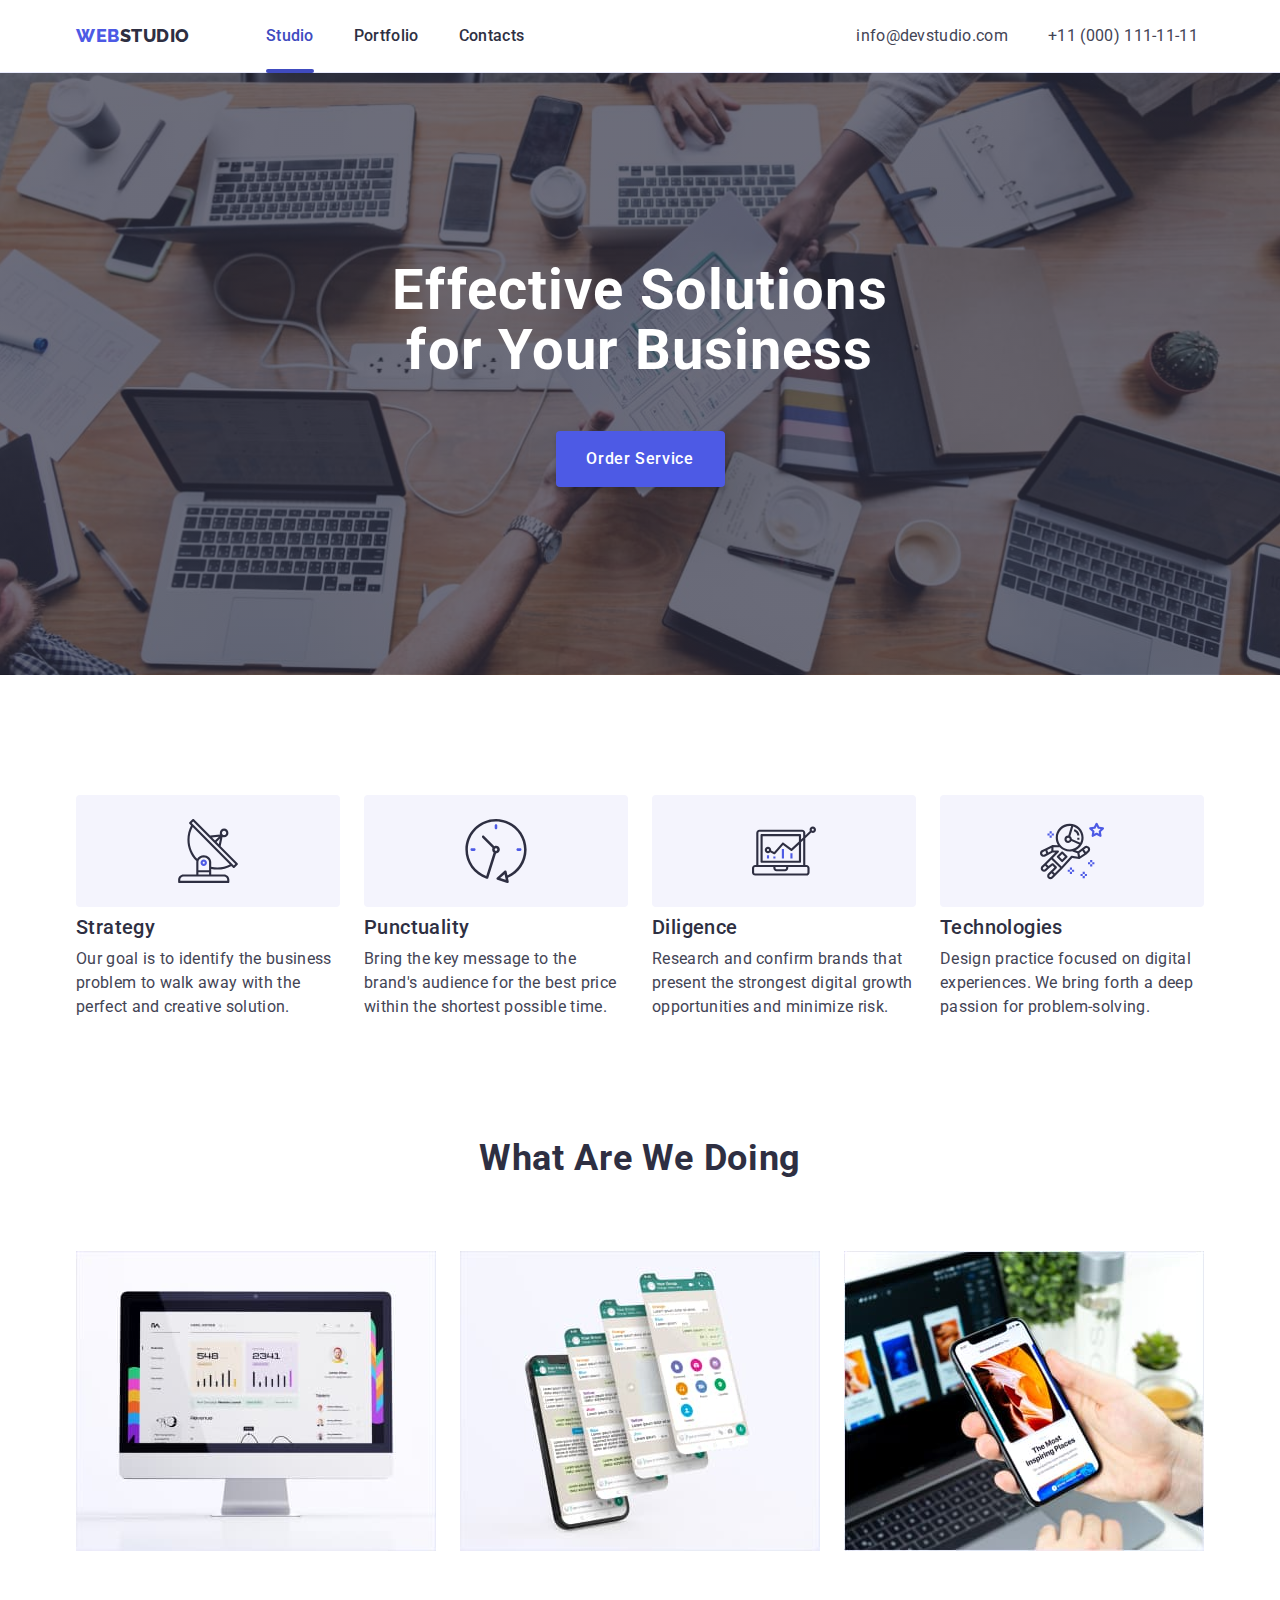
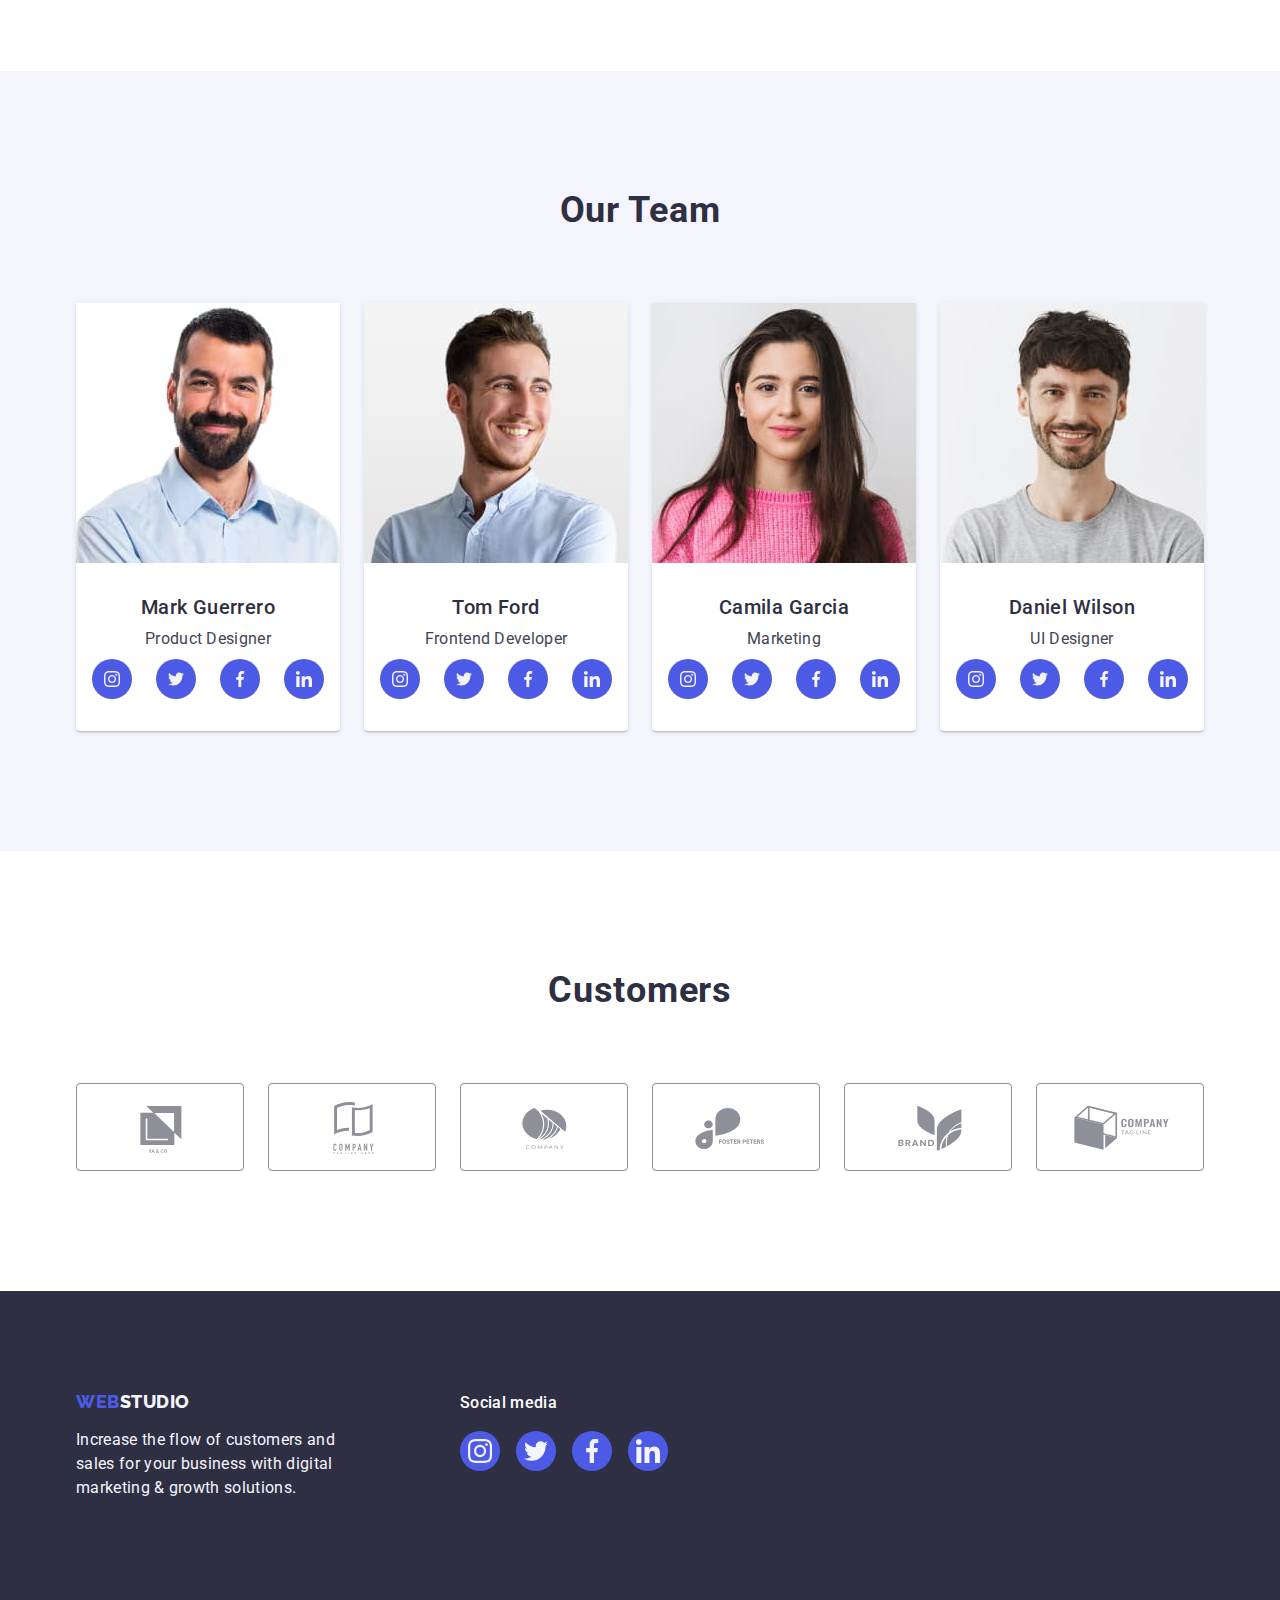
==== index.html @ 41a1479e "Initial commit" ====
<!DOCTYPE html>
<html lang="en">
  <head>
    <meta charset="UTF-8" />
    <meta http-equiv="X-UA-Compatible" content="IE=edge" />
    <meta name="viewport" content="width=device-width, initial-scale=1.0" />
    <title>Web Studio</title>
    <link rel="preconnect" href="https://fonts.googleapis.com" />
    <link rel="preconnect" href="https://fonts.gstatic.com" crossorigin />
    <link
      href="https://fonts.googleapis.com/css2?family=Raleway:wght@800&family=Roboto:wght@400;500;700;900&display=swap"
      rel="stylesheet"
    />
    <link
      rel="stylesheet"
      href="https://cdnjs.cloudflare.com/ajax/libs/modern-normalize/1.1.0/modern-normalize.min.css"
    />
    <link rel="stylesheet" href="./css/styles.css" />
  </head>
  <body>
    <!-- Header -->
    <header class="header">
      <div class="container header-container">
        <nav class="header-nav">
          <a class="link logo-link" href="./index.html"
            >Web<span class="logo-text">Studio</span></a
          >
          <ul class="list header-list">
            <li class="header-item sub-text">
              <a class="link header-item-link flow" href="./index.html"
                >Studio</a
              >
            </li>
            <li class="header-item sub-text">
              <a class="link header-item-link" href="./portfolio.html"
                >Portfolio</a
              >
            </li>
            <li class="header-item sub-text">
              <a class="link header-item-link" href="">Contacts</a>
            </li>
          </ul>
        </nav>
        <address class="header-adress">
          <ul class="list header-adress-list">
            <li class="header-adress-item">
              <a
                class="link header-adress-link"
                href="mailto:info@devstudio.com"
                >info@devstudio.com</a
              >
            </li>
            <li class="header-adress-item">
              <a class="link header-adress-link" href="tel:+110001111111"
                >+11 (000) 111-11-11</a
              >
            </li>
          </ul>
        </address>
      </div>
    </header>

    <!-- Main -->

    <main>
      <!-- Hero -->
      <section class="hero overlay">
        <div class="container">
          <h1 class="hero-title">Effective Solutions for Your Business</h1>
          <button class="hero-button" data-modal-open type="button">
            Order Service
          </button>
        </div>
      </section>

      <!-- Advantages -->
      <section class="advantages">
        <div class="container">
          <h2 class="advantages-title visually-hidden">Our advantages</h2>
          <ul class="list advantages-list">
            <li class="advantages-item">
              <div class="advantages-box-icon">
                <svg class="advantages-svg" width="64" height="64">
                  <use href="./images/icons.svg#icon-advantages1"></use>
                </svg>
              </div>
              <h3 class="advantages-item-title sub-title">Strategy</h3>
              <p class="advantages-item-text sub-text">
                Our goal is to identify the business problem to walk away with
                the perfect and creative solution.
              </p>
            </li>
            <li class="advantages-item">
              <div class="advantages-box-icon">
                <svg class="advantages-svg" width="64" height="64">
                  <use href="./images/icons.svg#icon-advantages2"></use>
                </svg>
              </div>
              <h3 class="advantages-item-title sub-title">Punctuality</h3>
              <p class="advantages-item-text sub-text">
                Bring the key message to the brand's audience for the best price
                within the shortest possible time.
              </p>
            </li>
            <li class="advantages-item">
              <div class="advantages-box-icon">
                <svg class="advantages-svg" width="64" height="64">
                  <use href="./images/icons.svg#icon-advantages3"></use>
                </svg>
              </div>
              <h3 class="advantages-item-title sub-title">Diligence</h3>
              <p class="advantages-item-text sub-text">
                Research and confirm brands that present the strongest digital
                growth opportunities and minimize risk.
              </p>
            </li>
            <li class="advantages-item">
              <div class="advantages-box-icon">
                <svg class="advantages-svg" width="64" height="64">
                  <use href="./images/icons.svg#icon-advantages4"></use>
                </svg>
              </div>
              <h3 class="advantages-item-title sub-title">Technologies</h3>
              <p class="advantages-item-text sub-text">
                Design practice focused on digital experiences. We bring forth a
                deep passion for problem-solving.
              </p>
            </li>
          </ul>
        </div>
      </section>

      <!-- Activity -->
      <section class="activity">
        <div class="container">
          <h2 class="activity-title top-title">What are we doing</h2>
          <ul class="list activity-list">
            <li class="activity-item">
              <img
                class="activity-imag"
                src="./images/img1.jpg"
                alt="statistics chart"
                width="360"
                height="300"
              />
            </li>
            <li class="activity-item">
              <img
                class="activity-imag"
                src="./images/img2.jpg"
                alt="creating a chat bot"
                width="360"
                height="300"
              />
            </li>
            <li class="activity-item">
              <img
                class="activity-imag"
                src="./images/img3.jpg"
                alt="mobile application development"
                width="360"
                height="300"
              />
            </li>
          </ul>
        </div>
      </section>

      <!-- Team -->
      <section class="team">
        <div class="container">
          <h2 class="team-title top-title">Our Team</h2>
          <ul class="list team-list">
            <li class="team-item">
              <img
                class="team-item-img"
                src="./images/team1.jpg"
                alt="Mark Guerrero"
                width="264"
                height="260"
              />
              <div class="team-card">
                <h3 class="team-item-title sub-title">Mark Guerrero</h3>
                <p class="team-item-text sub-text">Product Designer</p>
                <ul class="social-card-list list">
                  <li class="social-card-item">
                    <a href="" class="social-card-link link">
                      <svg class="team-svg" width="16" height="16">
                        <use href="./images/icons.svg#icon-instagram1"></use>
                      </svg>
                    </a>
                  </li>
                  <li class="social-card-item">
                    <a href="" class="social-card-link link">
                      <svg class="team-svg" width="16" height="16">
                        <use href="./images/icons.svg#icon-twitter2"></use>
                      </svg>
                    </a>
                  </li>
                  <li class="social-card-item">
                    <a href="" class="social-card-link link">
                      <svg class="team-svg" width="16" height="16">
                        <use href="./images/icons.svg#icon-facebook3"></use>
                      </svg>
                    </a>
                  </li>
                  <li class="social-card-item">
                    <a href="" class="social-card-link link">
                      <svg class="team-svg" width="16" height="16">
                        <use href="./images/icons.svg#icon-linkedin4"></use>
                      </svg>
                    </a>
                  </li>
                </ul>
              </div>
            </li>
            <li class="team-item">
              <img
                class="team-item-img"
                src="./images/team2.jpg"
                alt="Tom Ford"
                width="264"
                height="260"
              />
              <div class="team-card">
                <h3 class="team-item-title sub-title">Tom Ford</h3>
                <p class="team-item-text sub-text">Frontend Developer</p>
                <ul class="social-card-list list">
                  <li class="social-card-item">
                    <a href="" class="social-card-link link">
                      <svg class="team-svg" width="16" height="16">
                        <use href="./images/icons.svg#icon-instagram1"></use>
                      </svg>
                    </a>
                  </li>
                  <li class="social-card-item">
                    <a href="" class="social-card-link link">
                      <svg class="team-svg" width="16" height="16">
                        <use href="./images/icons.svg#icon-twitter2"></use>
                      </svg>
                    </a>
                  </li>
                  <li class="social-card-item">
                    <a href="" class="social-card-link link">
                      <svg class="team-svg" width="16" height="16">
                        <use href="./images/icons.svg#icon-facebook3"></use>
                      </svg>
                    </a>
                  </li>
                  <li class="social-card-item">
                    <a href="" class="social-card-link link">
                      <svg class="team-svg" width="16" height="16">
                        <use href="./images/icons.svg#icon-linkedin4"></use>
                      </svg>
                    </a>
                  </li>
                </ul>
              </div>
            </li>
            <li class="team-item">
              <img
                class="team-item-img"
                src="./images/team3.jpg"
                alt="Camila Garcia"
                width="264"
                height="260"
              />
              <div class="team-card">
                <h3 class="team-item-title sub-title">Camila Garcia</h3>
                <p class="team-item-text sub-text">Marketing</p>
                <ul class="social-card-list list">
                  <li class="social-card-item">
                    <a href="" class="social-card-link link">
                      <svg class="team-svg" width="16" height="16">
                        <use href="./images/icons.svg#icon-instagram1"></use>
                      </svg>
                    </a>
                  </li>
                  <li class="social-card-item">
                    <a href="" class="social-card-link link">
                      <svg class="team-svg" width="16" height="16">
                        <use href="./images/icons.svg#icon-twitter2"></use>
                      </svg>
                    </a>
                  </li>
                  <li class="social-card-item">
                    <a href="" class="social-card-link link">
                      <svg class="team-svg" width="16" height="16">
                        <use href="./images/icons.svg#icon-facebook3"></use>
                      </svg>
                    </a>
                  </li>
                  <li class="social-card-item">
                    <a href="" class="social-card-link link">
                      <svg class="team-svg" width="16" height="16">
                        <use href="./images/icons.svg#icon-linkedin4"></use>
                      </svg>
                    </a>
                  </li>
                </ul>
              </div>
            </li>
            <li class="team-item">
              <img
                class="team-item-img"
                src="./images/team4.jpg"
                alt="Daniel Wilson"
                width="264"
                height="260"
              />
              <div class="team-card">
                <h3 class="team-item-title sub-title">Daniel Wilson</h3>
                <p class="team-item-text sub-text">UI Designer</p>
                <ul class="social-card-list list">
                  <li class="social-card-item">
                    <a href="" class="social-card-link link">
                      <svg class="team-svg" width="16" height="16">
                        <use href="./images/icons.svg#icon-instagram1"></use>
                      </svg>
                    </a>
                  </li>
                  <li class="social-card-item">
                    <a href="" class="social-card-link link">
                      <svg class="team-svg" width="16" height="16">
                        <use href="./images/icons.svg#icon-twitter2"></use>
                      </svg>
                    </a>
                  </li>
                  <li class="social-card-item">
                    <a href="" class="social-card-link link">
                      <svg class="team-svg" width="16" height="16">
                        <use href="./images/icons.svg#icon-facebook3"></use>
                      </svg>
                    </a>
                  </li>
                  <li class="social-card-item">
                    <a href="" class="social-card-link link">
                      <svg class="team-svg" width="16" height="16">
                        <use href="./images/icons.svg#icon-linkedin4"></use>
                      </svg>
                    </a>
                  </li>
                </ul>
              </div>
            </li>
          </ul>
        </div>
      </section>

      <!-- Customers -->
      <section class="customers">
        <div class="container">
          <h2 class="customers-title">Customers</h2>
          <ul class="customers-list list">
            <li class="customers-item">
              <a class="customers-link link" href="">
                <svg class="customers-svg" width="104" height="56">
                  <use href="./images/icons.svg#icon-logo1"></use>
                </svg>
              </a>
            </li>
            <li class="customers-item">
              <a class="customers-link link" href="">
                <svg class="customers-svg" width="104" height="56">
                  <use href="./images/icons.svg#icon-logo2"></use>
                </svg>
              </a>
            </li>
            <li class="customers-item">
              <a class="customers-link link" href="">
                <svg class="customers-svg" width="104" height="56">
                  <use href="./images/icons.svg#icon-logo3"></use>
                </svg>
              </a>
            </li>
            <li class="customers-item">
              <a class="customers-link link" href="">
                <svg class="customers-svg" width="104" height="56">
                  <use href="./images/icons.svg#icon-logo4"></use>
                </svg>
              </a>
            </li>
            <li class="customers-item">
              <a class="customers-link link" href="">
                <svg class="customers-svg" width="104" height="56">
                  <use href="./images/icons.svg#icon-logo5"></use>
                </svg>
              </a>
            </li>
            <li class="customers-item">
              <a class="customers-link link" href="">
                <svg class="customers-svg" width="104" height="56">
                  <use href="./images/icons.svg#icon-logo6"></use>
                </svg>
              </a>
            </li>
          </ul>
        </div>
      </section>
    </main>

    <!-- Footer -->
    <footer class="footer">
      <div class="container footer-container">
        <div class="footer-subtext">
          <a class="logo-link-footer link" href="./index.html"
            >Web<span class="logo-text-footer">Studio</span>
          </a>
          <p class="footer-text">
            Increase the flow of customers and sales for your business with
            digital marketing & growth solutions.
          </p>
        </div>
        <div class="footer-social">
          <p class="social-text">Social media</p>
          <ul class="footer-card-list list">
            <li class="social-card-item">
              <a href="" class="social-card-link footer-svg-link link">
                <svg class="footer-svg" width="24" height="24">
                  <use href="./images/icons.svg#icon-instagram1"></use>
                </svg>
              </a>
            </li>
            <li class="social-card-item">
              <a href="" class="social-card-link footer-svg-link link">
                <svg class="footer-svg" width="24" height="24">
                  <use href="./images/icons.svg#icon-twitter2"></use>
                </svg>
              </a>
            </li>
            <li class="social-card-item">
              <a href="" class="social-card-link footer-svg-link link">
                <svg class="footer-svg" width="24" height="24">
                  <use href="./images/icons.svg#icon-facebook3"></use>
                </svg>
              </a>
            </li>
            <li class="social-card-item">
              <a href="" class="social-card-link footer-svg-link link">
                <svg class="footer-svg" width="24" height="24">
                  <use href="./images/icons.svg#icon-linkedin4"></use>
                </svg>
              </a>
            </li>
          </ul>
        </div>
      </div>
    </footer>
    <div class="backdrop is-hidden" data-modal>
      <div class="modal">
        <button class="modal-btn" type="button" data-modal-close>
          <svg class="modal-svg" width="8" height="8">
            <use href="./images/icons.svg#icon-close"></use>
          </svg>
        </button>
      </div>
    </div>
    <script src="./js/modal.js"></script>
  </body>
</html>
---- css/styles.css ----
/* variables */
:root {
--title-first: #2E2F42;
--title-secondary: #FFFFFF;
--logo-first:#4D5AE5;
--logo-secondary: #2E2F42;
--logo-third: #F4F4FD;
--text-first: #434455;
--text-secondary: #2E2F42;
--text-third: #F4F4FD;
--btn-first: #FFFFFF;
--btn-secondary: #4D5AE5;
--background-color-first: #FFFFFF;
--background-color-secondary: #2E2F42;
--background-color-third: #F4F4FD;
--background-btn-first: #4D5AE5;
--background-btn-second: #F4F4FD;
--focus-hover: #404BBF;
--focus-hover-footer: #31D0AA;
--border: #e7e9fc;
}

/* global styles */
h1,
h2,
h3,
p{
margin-top: 0;
margin-bottom: 0;
}

img{
    display: block;
    max-width: 100%;
    height: auto;
 }

body{
    font-family: "Roboto", sans-serif;
    color: var(--text-first);
    background-color: var(--background-color-first);
}

button{
    border:none;
    cursor: pointer;
}

.container{
max-width: 1158px;
padding: 0 15px;
margin: 0 auto;
}

.link{
    text-decoration: none;
}
 .list{
    list-style:none;
    padding: 0;
    margin: 0;
}

.top-title{
    font-weight: 700;
    font-size: 36px;
    line-height: 1.11;
    letter-spacing: 0.02em;
    text-align: center;
    text-transform: capitalize;
    color: var(--title-first);
}

.sub-title{
    font-weight: 500;
    font-size: 20px;
    line-height: 1.2;
    letter-spacing: 0.02em;
    color: var(--title-first);
}

.sub-text{
    font-weight: 400;
    font-size: 16px;
    line-height: 1.5;
    letter-spacing: 0.02em;
    color: var(--text-first);
}

.visually-hidden {
  position: absolute;
  width: 1px;
  height: 1px;
  margin: -1px;
  border: 0;
  padding: 0;
  white-space: nowrap;
  clip-path: inset(100%);
  clip: rect(0 0 0 0);
  overflow: hidden;
}

/* Header */
.header{
    box-shadow:
    0px 2px 1px rgba(46, 47, 66, 0.08),
    0px 1px 1px rgba(46, 47, 66, 0.16),
    0px 1px 6px rgba(46, 47, 66, 0.08);
    border-bottom: 1px solid var(--border);
}

.header-container{
    display: flex;
    align-items: center;
}

.logo-text{
    color: var(--logo-secondary);
}

.header-nav{
    display: flex;
    align-items: center;
}

.header-list{
    display: flex;
    gap: 40px;
}

.header-item{
    font-weight: 500;
    font-size: 16px;
    line-height: 1.5;
    letter-spacing: 0.02em;
}

.header-item-link{
    position: relative;
    display: block;
    padding: 24px 0; 
    color: var(--text-secondary); 

    transition: color 250ms cubic-bezier(0.4, 0, 0.2, 1);
}

.logo-link{
    font-family: "Raleway", sans-serif;
    font-weight: 800;
    font-size: 18px;
    line-height: 1.17;
    letter-spacing: 0.03em;
    text-transform: uppercase;
    color: var(--logo-first);
    margin-right: 76px;
}

.header-item-link:hover,
.header-item-link:focus{
    color: var(--focus-hover);
}

.header-adress{
    font-style: normal;
    margin-left: 332px;
}

.header-adress-list{
    display: flex;
    gap: 40px;
}

.header-adress-link{
    font-weight: 400;
    font-size: 16px;
    line-height: 1.5;
    letter-spacing: 0.02em;
    color: var(--text-first);

    transition: color 250ms cubic-bezier(0.4, 0, 0.2, 1);
}

.header-adress-link:hover,
.header-adress-link:focus{
    color: var(--focus-hover);
}

.flow{
 color: var(--focus-hover);
}

.header-list .flow::after{
    position: absolute;
    content: '';
    left: 0;
    display: block;
    width: 100%;
    height: 4px;
    background: #404BBF;
    border-radius: 2px;
    bottom: -1px;
}

/* Footer */
.footer{
    background-color: var(--background-color-secondary);
    padding-top: 100px;
    padding-bottom: 100px;
}

.footer-container{
    display: flex;
    align-items: baseline;
}

.logo-link-footer{
    display: inline-block;
    font-family: "Raleway", sans-serif;
    font-weight: 800;
    font-size: 18px;
    line-height: 1.17;
    letter-spacing: 0.03em;
    text-transform: uppercase;
    color: var(--logo-first);
    margin-bottom: 16px;
    
}

.footer-text{
    display: block;
    font-weight: 400;
    font-size: 16px;
    line-height: 1.5;
    letter-spacing: 0.02em;
    color: var(--text-third);
    width: 264px;
}

.logo-text-footer{
    color: var(--logo-third);
}

.footer-subtext{
    margin-right: 120px;
}

.footer-card-list{
    display: flex;
    justify-content: center;
    gap: 16px;
}

.social-text{
    font-weight: 500;
    font-size: 16px;
    line-height: 1.5;
    letter-spacing: 0.02em;
    color: var(--title-secondary);
    margin-bottom: 16px;
}

.footer-svg{
    fill: var(--background-btn-second);
}

.footer-svg-link{
    transition: background-color 250ms cubic-bezier(0.4, 0, 0.2, 1);
}

.social-card-item .footer-svg-link:hover,
.social-card-item .footer-svg-link:focus{
    background-color: var(--focus-hover-footer);
}
/* Index Main */

/* Hero */

.hero{
    background-color: var(--background-color-secondary);
    padding-top: 188px;
    padding-bottom: 188px;
}

.overlay {
    max-width: 1440px;
    margin-left: auto;
    margin-right: auto;
    background-image:
        linear-gradient(
        rgba(46, 47, 66, 0.7),
        rgba(46, 47, 66, 0.7)),
        url(../images/hero.jpg);
    background-size: cover;
    background-repeat: no-repeat;
    background-position: center;
}

.hero-title{
    display: block;
    max-width: 496px;
    text-align: center;
    font-size: 56px;
    line-height: 1.07;
    letter-spacing: 0.02em;
    color: var(--title-secondary);
    margin: 0 auto 50px;
}

.hero-button{
    display: block;
    font-family: "Roboto", sans-serif;
    font-weight: 500;
    font-size: 16px;
    line-height: 1.5;
    letter-spacing: 0.04em;
    color: var(--btn-first);
    background-color: var(--background-btn-first);
    cursor: pointer;
    box-shadow: 0px 4px 4px rgba(0, 0, 0, 0.15);
    border-radius: 4px;
    margin: 0 auto;
    min-width: 169px;
    height: 56px;

    transition: background-color 250ms cubic-bezier(0.4, 0, 0.2, 1);
}

.hero-button:hover,
.hero-button:focus{
    background-color: var(--focus-hover);   
}

/* Advantages */

.advantages{
    padding-top: 120px;
    padding-bottom: 120px;
}

.advantages-list{
    display: flex;
    gap: 24px;
}

.advantages-item{
 width: calc((100% - 72px) / 4); 
}

.advantages-box-icon{
    width: 264px;
    height: 112px;
    background-color: var(--background-color-third);
    border-radius: 4px;
    display: flex;
    align-items: center;
    justify-content: center;
    margin-bottom: 8px;
}

.advantages-item-title {
    margin-bottom: 8px;
}

/* Activity */

.activity{
    padding-bottom: 120px;
}

.activity-title{
    margin-bottom: 72px;
}

.activity-list{
    display: flex;
    gap: 24px;
}


/* Team */

.team{
    background-color: var(--background-color-third);
    padding-top: 120px;
    padding-bottom: 120px;
}

.team-title{
margin-bottom: 72px;
}

.team-list{
    display: flex;
    gap: 24px;
}

.team-item{
    background-color: var(--background-color-first);
    box-shadow: 
    0px 1px 6px rgba(46, 47, 66, 0.08), 
    0px 1px 1px rgba(46, 47, 66, 0.16), 
    0px 2px 1px rgba(46, 47, 66, 0.08);
    border-radius: 0px 0px 4px 4px;
    width: calc((100% - 72px) / 4);
}
.team-card{
    padding: 32px 16px;
}

.team-item-title{
    text-align: center;
    margin-bottom: 8px;
}

.team-item-text{
    text-align: center;
    margin-bottom: 8px;
}

.social-card-list{
    display: flex;
    justify-content: center;
    gap: 24px;
    
}

.social-card-item{
    width: 40px;
    height: 40px;
    border-radius: 50%; 
    
}

.social-card-link{
width: 100%;
height: 100%;
border-radius: 50%;
display: flex;
justify-content: center;
align-items: center;
background-color: var(--background-btn-first);
transition: background-color 250ms cubic-bezier(0.4, 0, 0.2, 1);
}

.team-svg{
    fill: var(--text-third);
}

.social-card-link:hover,
.social-card-link:focus{
    background-color: var(--focus-hover);
}

/* Customers */

.customers{
    padding-top: 120px;
    padding-bottom: 120px;
}

.customers-title{
    font-weight: 700;
    font-size: 36px;
    line-height: 1.11;
    text-align: center;
    letter-spacing: 0.02em;
    color: var(--title-first);
    margin-bottom: 72px;
}

.customers-list{
    display: flex;
    justify-content: center;
    gap: 24px;
}

.customers-item{
    border-radius: 4px;
    width: calc((100% - 120px) / 6);
    height: 88px;
    color: currentColor;
}

.customers-link{
    width: 100%;
    height: 100%;
    display: flex;
    justify-content: center;
    align-items: center;
    border: 1px solid #8E8F99;
    color: #8E8F99;
    border-radius: 4px;
    transition: 
    border-color 250ms cubic-bezier(0.4, 0, 0.2, 1), 
    color 250ms cubic-bezier(0.4, 0, 0.2, 1);
}

.customers-svg{
    fill: currentColor;
}

.customers-link:hover,
.customers-link:focus{
    border-color: 1px solid var(--focus-hover) ;
    color: var(--focus-hover);
}


/* Portfolio Main */

/* Buttons menu */

.portfolio{
    padding-top: 96px;
    padding-bottom: 120px;
}

.buttons-list{
    display: flex;
    justify-content: center;
    align-items: center;
    gap: 24px;
    margin-bottom: 72px;

}

.buttons-item-btn{  
    font-family: "Roboto", sans-serif;
    font-weight: 500;
    font-size: 16px;
    line-height: 1.5;
    letter-spacing: 0.04em;
    color: var(--btn-secondary);
    background-color: var(--background-btn-second);
    cursor: pointer;
    padding: 12px 24px;
    border: 1px solid var(--border) ;
    border-radius: 4px;

    transition: 
    color 250ms cubic-bezier(0.4, 0, 0.2, 1), 
    background-color 250ms cubic-bezier(0.4, 0, 0.2, 1), 
    border-color 250ms cubic-bezier(0.4, 0, 0.2, 1), 
    box-shadow 250ms cubic-bezier(0.4, 0, 0.2, 1);
}

.buttons-item-btn:hover,
.buttons-item-btn:focus{
    background-color: var(--focus-hover);
    color: var(--btn-first);
    border: 1px solid transparent;
    box-shadow: 
    0px 3px 1px rgba(0, 0, 0, 0.1), 
    0px 2px 1px rgba(0, 0, 0, 0.08), 
    0px 2px 2px rgba(0, 0, 0, 0.12);
}

/* Cards */

.portfolio-list{
    display: flex;
    flex-wrap: wrap;
    gap: 48px 24px;
}

.portfolio-item{
    width: calc((100% - 48px) / 3);
}

.portfolio-link{
    display: block;
    transition: box-shadow 250ms cubic-bezier(0.4, 0, 0.2, 1);
}

.portfolio-wrapper{
 position: relative;
 overflow: hidden;
}

.portfolio-overlay{
    position: absolute;
    left: 0;
    top: 0;
    width: 100%;
    height: 100%;
    overflow: auto;
    transform: translateY(100%);
    transition: transform 250ms cubic-bezier(0.4, 0, 0.2, 1);

    font-size: 16px;
    line-height: 1.5;
    letter-spacing: 0.02em;
    color: var(--text-third);
    background-color: var(--background-btn-first);
    padding: 40px 32px;
}

.portfolio-link:hover .portfolio-overlay,
.portfolio-link:focus .portfolio-overlay{
    transform: translateY(0%);
}

.portfolio-cards{
    padding: 32px 16px;
    border: 1px solid var(--border);
    border-top: none;
}

.portfolio-link:hover,
.portfolio-link:focus{
    box-shadow: 
    0px 1px 6px rgba(46, 47, 66, 0.08),
    0px 1px 1px rgba(46, 47, 66, 0.16),
    0px 2px 1px rgba(46, 47, 66, 0.08);
}

.portfolio-img-title{
    margin-bottom: 8px;
}

/* MODAL */

.backdrop{
    position: fixed;
    top: 0;
    left: 0;
    width: 100%;
    height: 100%;
    background: rgba(46, 47, 66, 0.4);
    transition: opacity 250ms cubic-bezier(0.4, 0, 0.2, 1), 
    visibility 250ms cubic-bezier(0.4, 0, 0.2, 1);
}

.backdrop.is-hidden{
    visibility: hidden;
    opacity: 0;
    pointer-events: none;

}

.modal{
    position: absolute;
    width: 408px;
    min-height: 584px;
    background: #FCFCFC;
    box-shadow: 
    0px 1px 1px rgba(0, 0, 0, 0.14), 
    0px 1px 3px rgba(0, 0, 0, 0.12), 
    0px 2px 1px rgba(0, 0, 0, 0.2);
    border-radius: 4px;
    top: 50%;
    left: 50%;
    transform: translate(-50%, -50%);
    transition: transform 250ms cubic-bezier(0.4, 0, 0.2, 1);
}

.modal-btn{
    position: absolute;
    background: #E7E9FC;
    border: 1px solid rgba(0, 0, 0, 0.1);
    border-radius: 50%;
    display: flex;
    align-items: center;
    justify-content: center;
    width: 24px;
    height: 24px;
    top: 24px;
    right: 24px;
    padding: 0;
    transition: 
    background-color 250ms cubic-bezier(0.4, 0, 0.2, 1), 
    border 250ms cubic-bezier(0.4, 0, 0.2, 1);
}

.modal-svg{
    fill: #2E2F42;
    transition: fill 250ms cubic-bezier(0.4, 0, 0.2, 1);
}

.modal-btn:hover,
.modal-btn:focus{
    border: none;
    background-color: var(--focus-hover);
    box-shadow: 0px 4px 4px rgba(0, 0, 0, 0.25);
}

.modal-btn:hover .modal-svg,
.modal-btn:focus .modal-svg{
    fill: var(--btn-first);
}
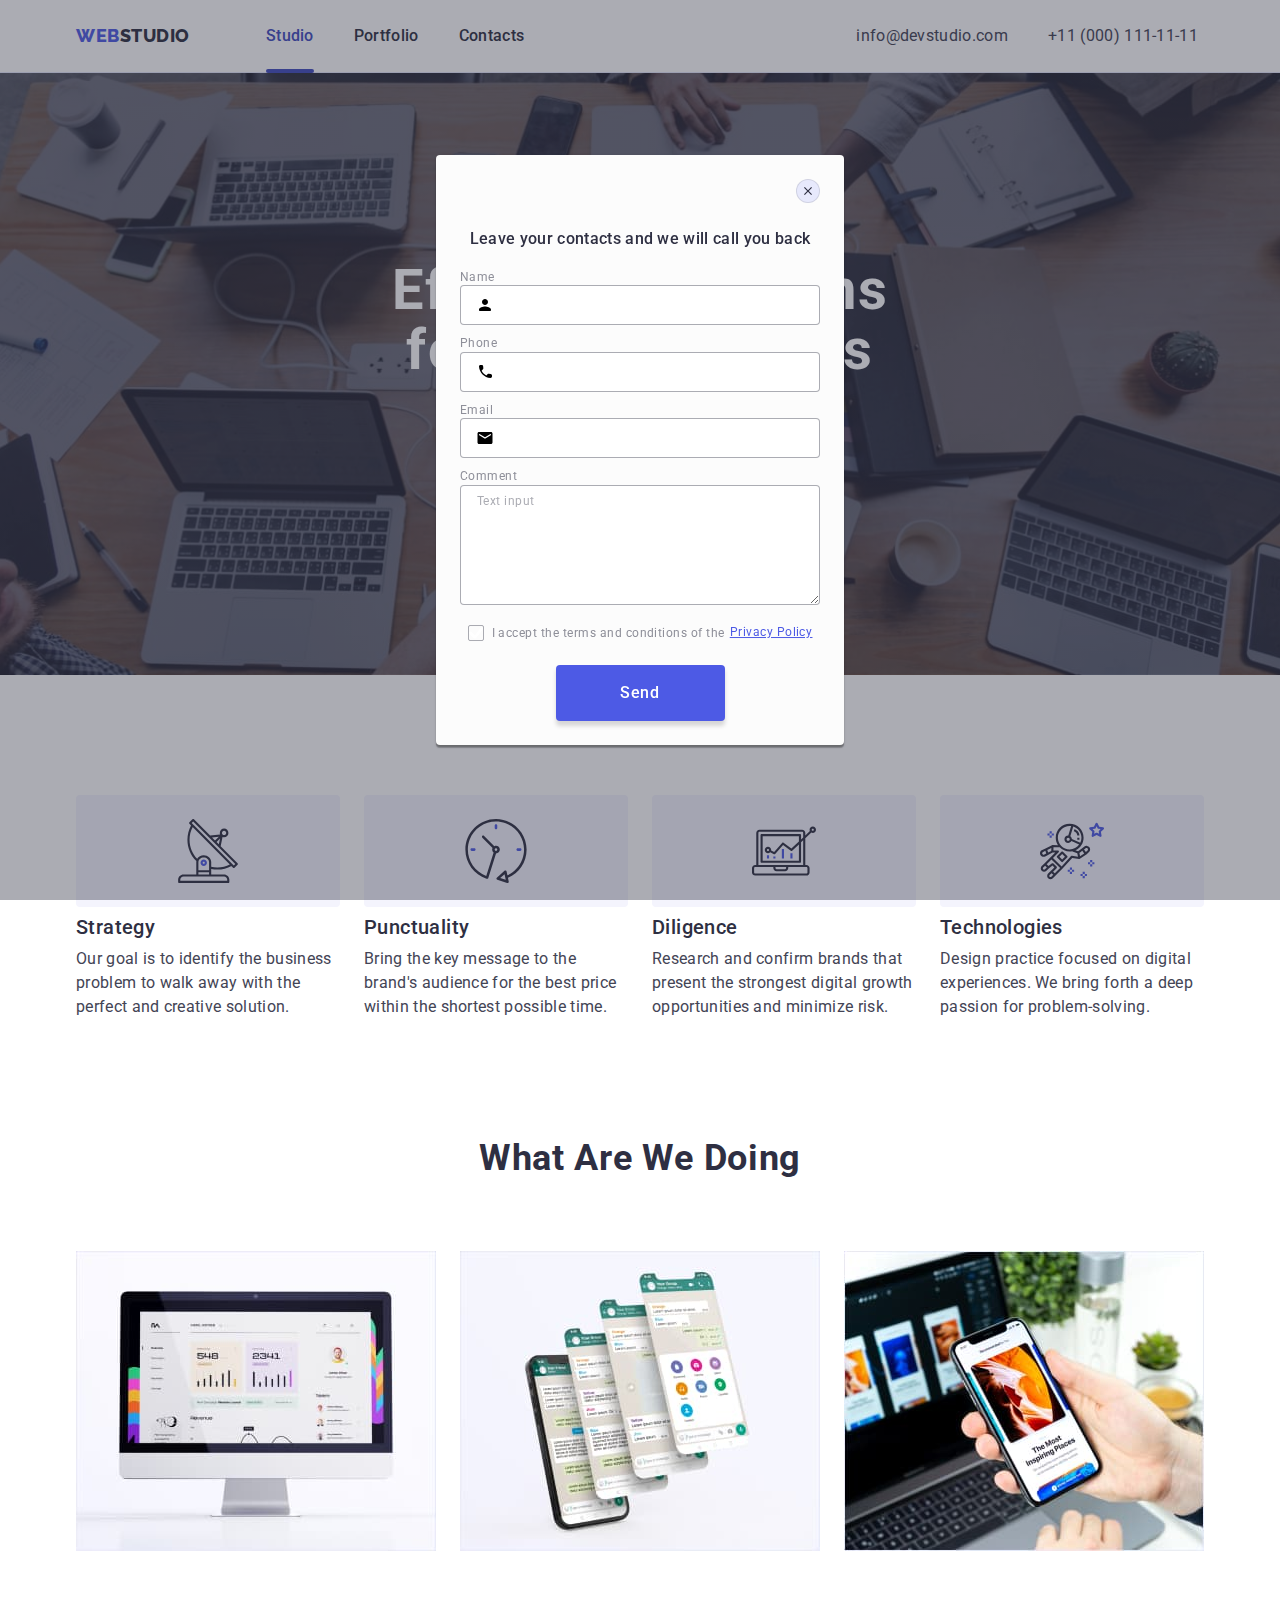
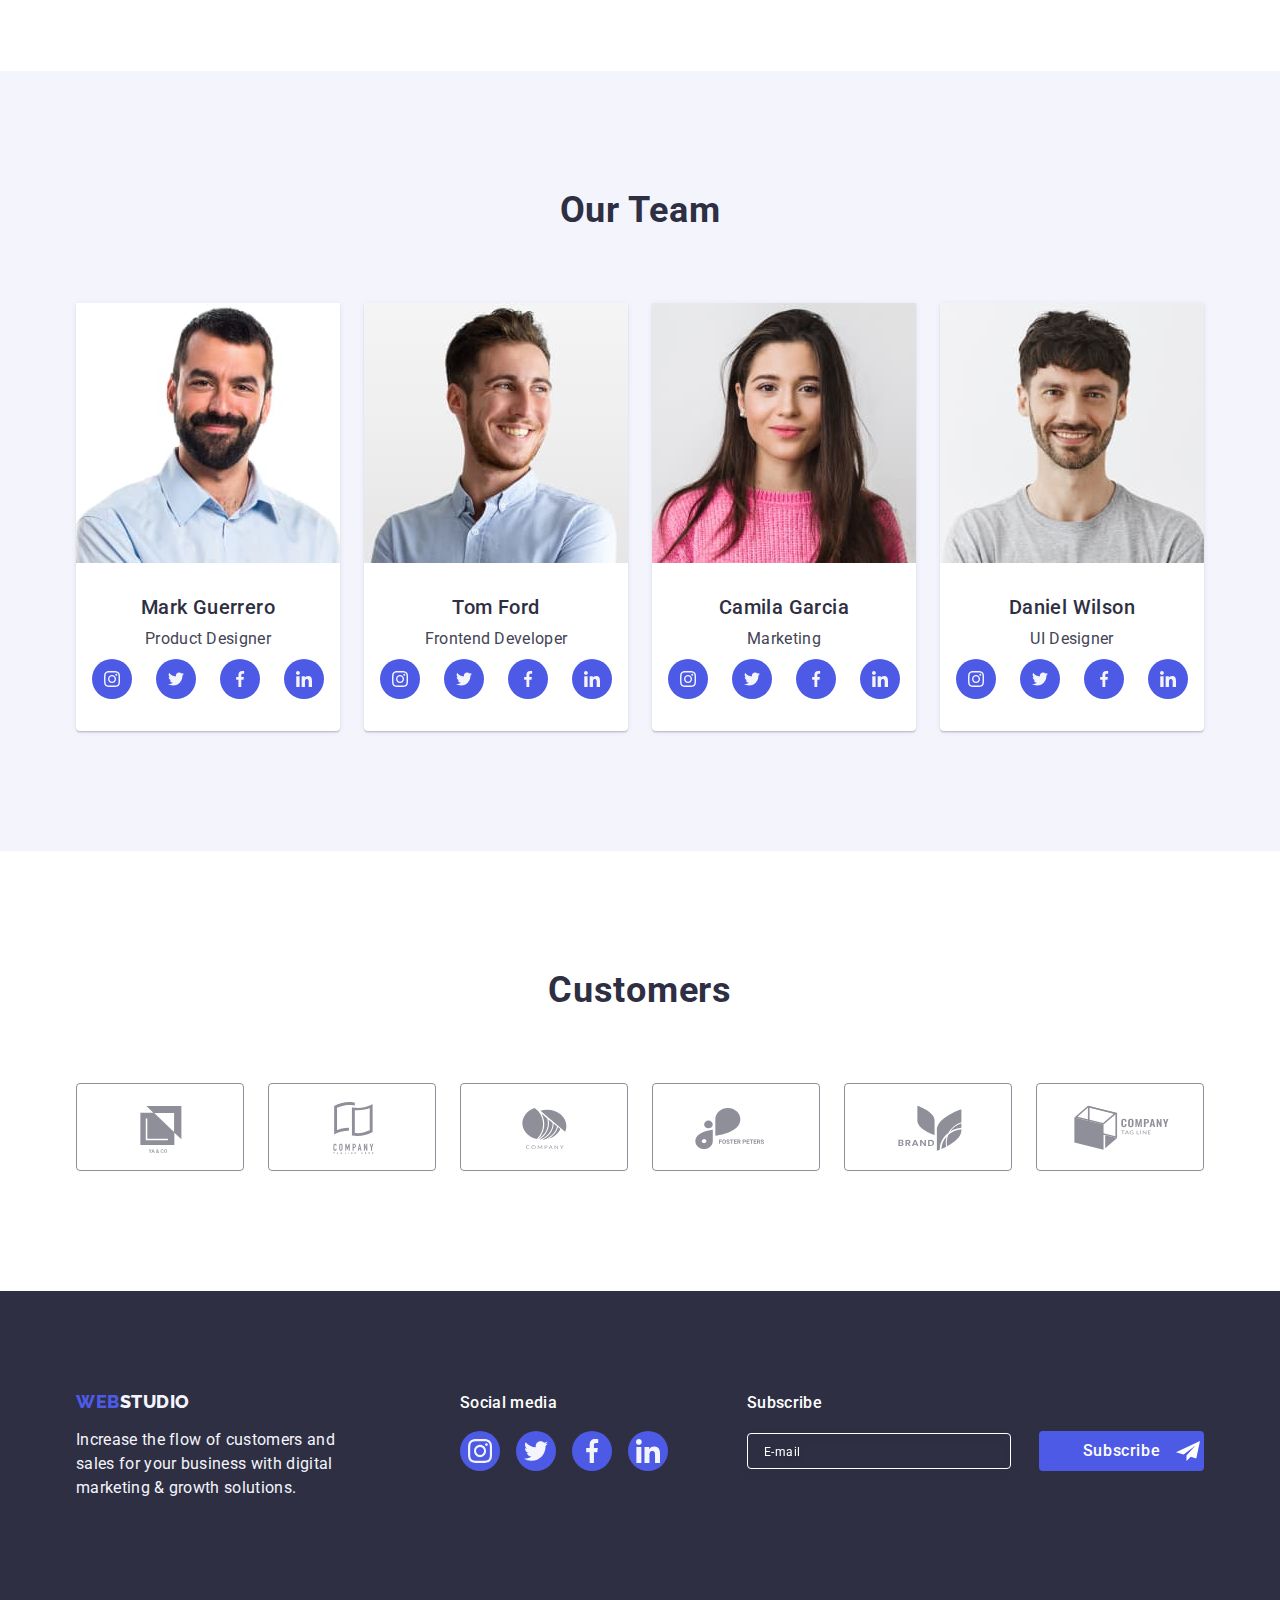
==== commit f0f043de: "add modal-form" ====
--- a/index.html
+++ b/index.html
@@ -444,6 +444,24 @@
             </li>
           </ul>
         </div>
+        <div class="footer-form">
+          <p class="footer-modal-text">Subscribe</p>
+          <form>
+            <input
+              id="subscribe"
+              class="footer-modal-input"
+              type="email"
+              name="e-mail"
+              placeholder="E-mail"
+            />
+            <button class="footer-form-btn" type="submit">
+              Subscribe
+              <svg class="footer-form-svg" width="24" height="24">
+                <use href="./images/icons.svg#icon-frame"></use>
+              </svg>
+            </button>
+          </form>
+        </div>
       </div>
     </footer>
     <div class="backdrop is-hidden" data-modal>
@@ -453,6 +471,81 @@
             <use href="./images/icons.svg#icon-close"></use>
           </svg>
         </button>
+        <p class="modal-title">Leave your contacts and we will call you back</p>
+        <form class="modal-form">
+          <div class="modal-box">
+            <label class="modal-label" for="user-name">Name</label>
+            <span class="input-wrapper">
+              <input
+                class="modal-input"
+                type="text"
+                name="user-name"
+                id="user-name"
+              />
+              <svg class="modal-input-svg" width="18" height="24">
+                <use href="./images/icons.svg#icon-person"></use>
+              </svg>
+            </span>
+          </div>
+          <div>
+            <label class="modal-label" for="user-tell">Phone</label>
+            <span class="input-wrapper">
+              <input
+                class="modal-input"
+                type="tel"
+                name="user-tell"
+                id="user-tell"
+              />
+              <svg class="modal-input-svg" width="18" height="24">
+                <use href="./images/icons.svg#icon-phone"></use>
+              </svg>
+            </span>
+          </div>
+
+          <div>
+            <label class="modal-label" for="user-email">Email</label>
+            <span class="input-wrapper">
+              <input
+                class="modal-input"
+                type="email"
+                name="user-email"
+                id="user-email"
+              />
+              <svg class="modal-input-svg" width="18" height="24">
+                <use href="./images/icons.svg#icon-email"></use>
+              </svg>
+            </span>
+          </div>
+
+          <div class="modal-box">
+            <label class="modal-label" for="comment">Comment</label>
+            <textarea
+              class="modal-textarea"
+              placeholder="Text input"
+              name="comment"
+              id="comment"
+            ></textarea>
+          </div>
+
+          <div class="modal-check-box">
+            <input
+              class="modal-chek visually-hidden"
+              type="checkbox"
+              name="agreement"
+              id="modal-chekbox"
+            />
+            <label class="modal-check-label" for="modal-chekbox">
+              <span class="modal-input-checkbox">
+                <svg class="modal-check-svg" height="16" width="16">
+                  <use href="./images/icons.svg#icon-agree"></use>
+                </svg>
+              </span>
+              I accept the terms and conditions of the
+              <a class="modal-check-link link" href="">Privacy Policy</a>
+            </label>
+          </div>
+          <button class="modal-form-btn" type="submit">Send</button>
+        </form>
       </div>
     </div>
     <script src="./js/modal.js"></script>
--- a/css/styles.css
+++ b/css/styles.css
@@ -271,6 +271,65 @@
 .social-card-item .footer-svg-link:focus{
     background-color: var(--focus-hover-footer);
 }
+
+.footer-form{
+    margin-left: 80px;
+    align-items: baseline;
+    margin-left: auto;
+}
+
+.footer-modal-text{
+
+font-weight: 500;
+font-size: 16px;
+line-height: 1.5;
+letter-spacing: 0.02em;
+color: var(--title-secondary);
+margin-bottom: 16px;
+}
+
+.footer-form-btn{
+position: relative;
+font-weight: 500;
+font-size: 16px;
+line-height: 1.5;
+text-align: center;
+letter-spacing: 0.04em;
+color: var(--btn-first);
+background: var(--background-btn-first);
+border-radius: 4px;
+width: 165px;
+height: 40px;
+padding: 8px 24px;
+margin-left: 24px;
+}
+
+.footer-modal-input{
+    display: inline-block;
+    padding: 8px 16px;
+    width: 264px;
+    border: 1px solid var(--btn-first);
+    filter: drop-shadow(0px 4px 4px rgba(0, 0, 0, 0.15));
+    border-radius: 4px;
+    background-color: inherit;
+    color: var(--title-secondary);
+}
+
+.footer-modal-input::placeholder{
+    font-family: 'Roboto';
+    font-style: normal;
+    font-weight: 400;
+    font-size: 12px;
+    line-height: 2.0;
+    letter-spacing: 0.04em;
+    color: var(--title-secondary);
+}
+
+.footer-form-svg{
+  position: absolute;
+    fill: var(--btn-first);
+    margin-left: 16px;
+}
 /* Index Main */
 
 /* Hero */
@@ -631,12 +690,12 @@
     visibility 250ms cubic-bezier(0.4, 0, 0.2, 1);
 }
 
-.backdrop.is-hidden{
+/* .backdrop.is-hidden{
     visibility: hidden;
     opacity: 0;
     pointer-events: none;
 
-}
+} */
 
 .modal{
     position: absolute;
@@ -673,6 +732,7 @@
 }
 
 .modal-svg{
+    
     fill: #2E2F42;
     transition: fill 250ms cubic-bezier(0.4, 0, 0.2, 1);
 }
@@ -687,4 +747,125 @@
 .modal-btn:hover .modal-svg,
 .modal-btn:focus .modal-svg{
     fill: var(--btn-first);
+}
+
+.modal-title{
+    font-weight: 500;
+    font-size: 16px;
+    line-height: 1.5;
+    text-align: center;
+    letter-spacing: 0.02em;
+    color: var(--title-first);
+    padding-top: 72px ;
+}
+
+.modal-form{
+    display: block;
+    padding: 16px 24px 24px;
+}
+
+.modal-label{
+    font-weight: 400;
+    font-size: 12px;
+    line-height: 1.17;
+    letter-spacing: 0.04em;
+    color: #8E8F99;
+    margin-top: 4px;
+}
+
+.input-wrapper{
+    position: relative;
+    display: block;
+}
+
+.modal-input{
+    width: 360px;
+    min-height: 40px;
+    border: 1px solid rgba(46, 47, 66, 0.4);
+    border-radius: 4px;
+    outline: none;
+    margin-bottom: 8px;
+    padding-left: 38px;
+    padding-right: 20px;
+}
+
+.modal-input-svg{
+    position: absolute;
+    left: 16px;
+    top: 8px;
+}
+
+.modal-textarea{
+    width: 360px;
+    height: 120px;
+    margin-bottom: 16px;
+    font-size: 12px;
+    line-height: 1.17;
+    letter-spacing: 0.04em;
+    border: 1px solid rgba(46, 47, 66, 0.4);
+    border-radius: 4px;
+    padding-left: 16px;
+    padding-top: 8px;
+}
+
+.modal-textarea::placeholder{
+    font-size: 12px;
+    line-height: 1.17;
+    letter-spacing: 0.04em;
+    color: rgba(46, 47, 66, 0.4);
+}
+
+.modal-input-checkbox{
+    width: 16px;
+    height: 16px;
+
+    display: flex;
+    justify-content: center;
+    align-items: center;
+    margin-right: 8px;
+
+    border: 1px solid rgba(46, 47, 66, 0.4);
+    border-radius: 2px;
+}
+
+.modal-check-label{
+    display: flex;
+    align-items: center;
+    justify-content: center;
+    font-size: 12px;
+    line-height: 1.17;
+    letter-spacing: 0.04em;
+    color: #8E8F99;
+    margin-bottom: 24px;
+}
+
+.modal-check-link{
+
+    font-size: 12px;
+    line-height: 1.33;
+    letter-spacing: 0.04em;
+    text-decoration-line: underline;
+    color: var(--logo-first);
+    margin-left: 5px;
+}
+
+.modal-check-svg{
+    fill: var(--btn-first);
+}
+
+.modal-form-btn{
+    display: block;
+    margin: 0 auto;
+    font-family: inherit;
+    font-weight: 500;
+    font-size: 16px;
+    line-height: 1.5;
+    text-align: center;
+    letter-spacing: 0.04em;
+    color: #FFFFFF;
+    width: 169px;
+    height: 56px;
+    background: #4D5AE5;
+    box-shadow: 0px 4px 4px rgba(0, 0, 0, 0.15);
+    border-radius: 4px;
 }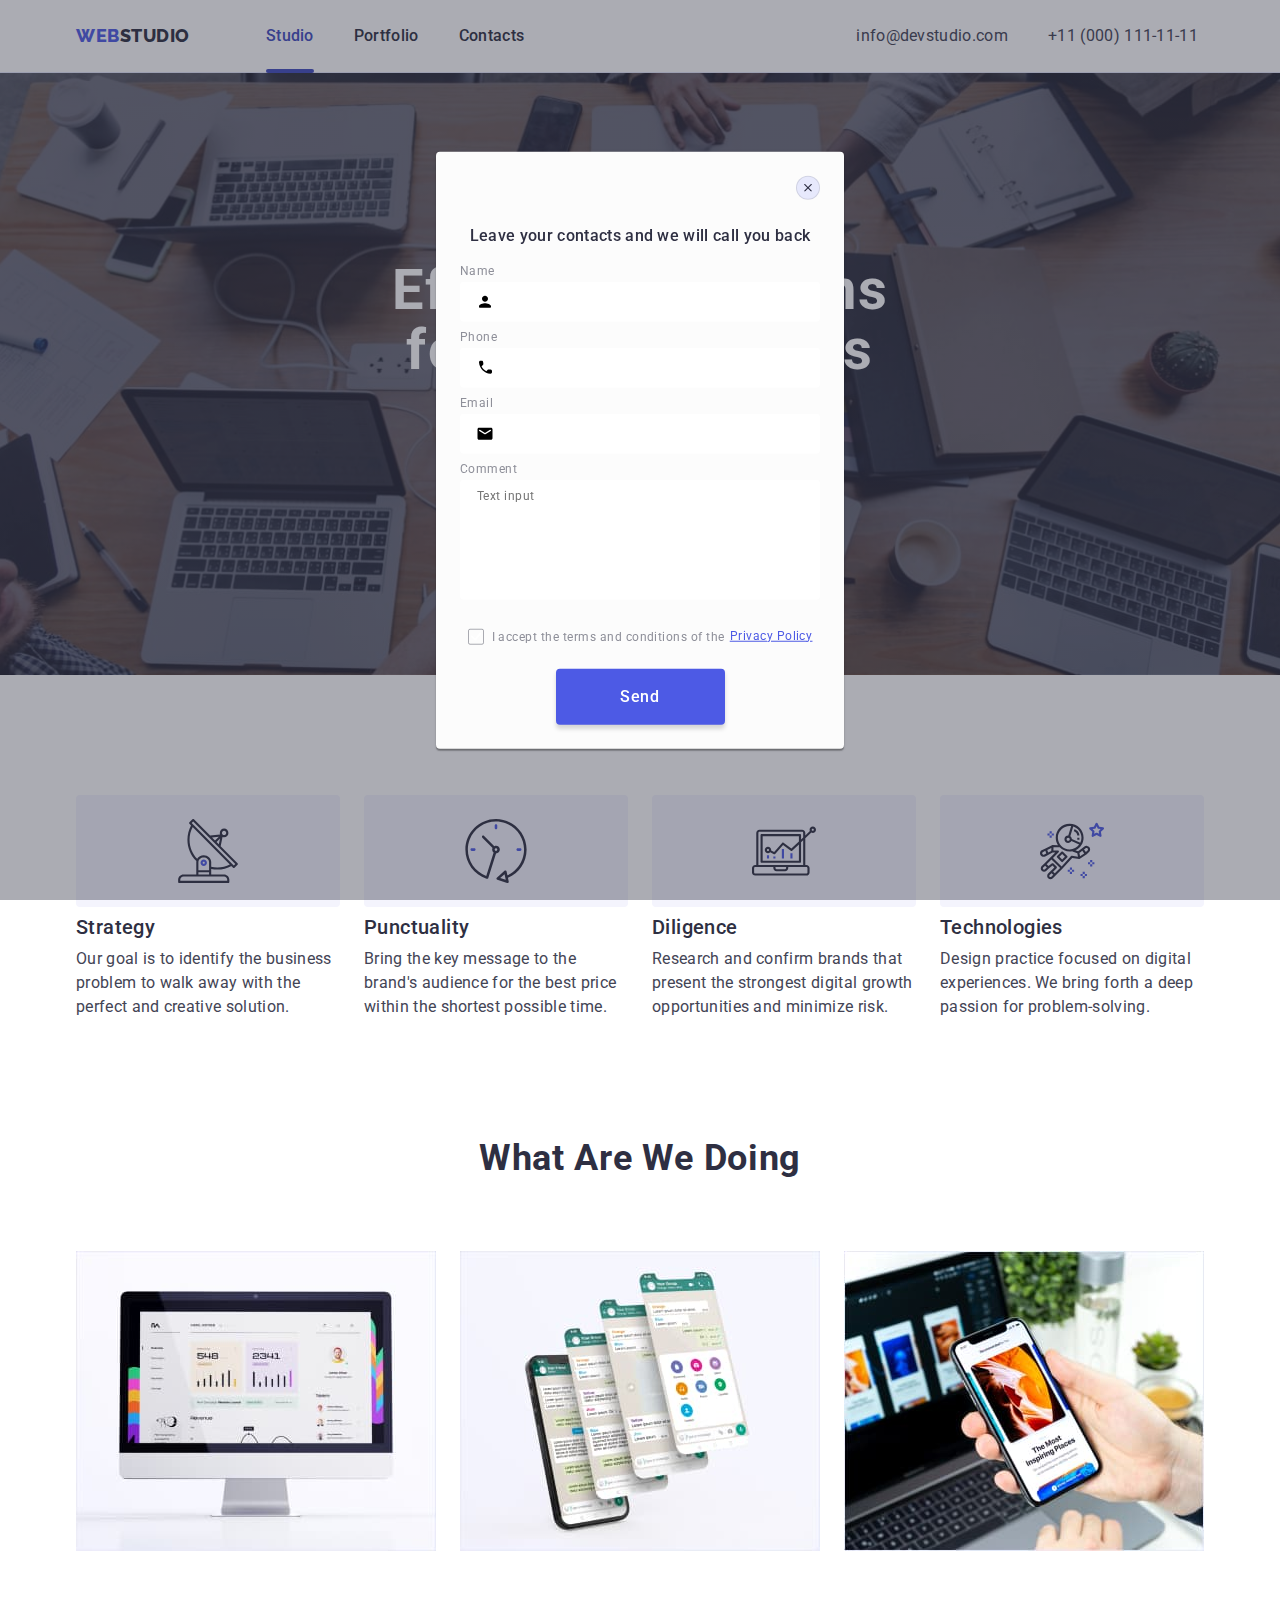
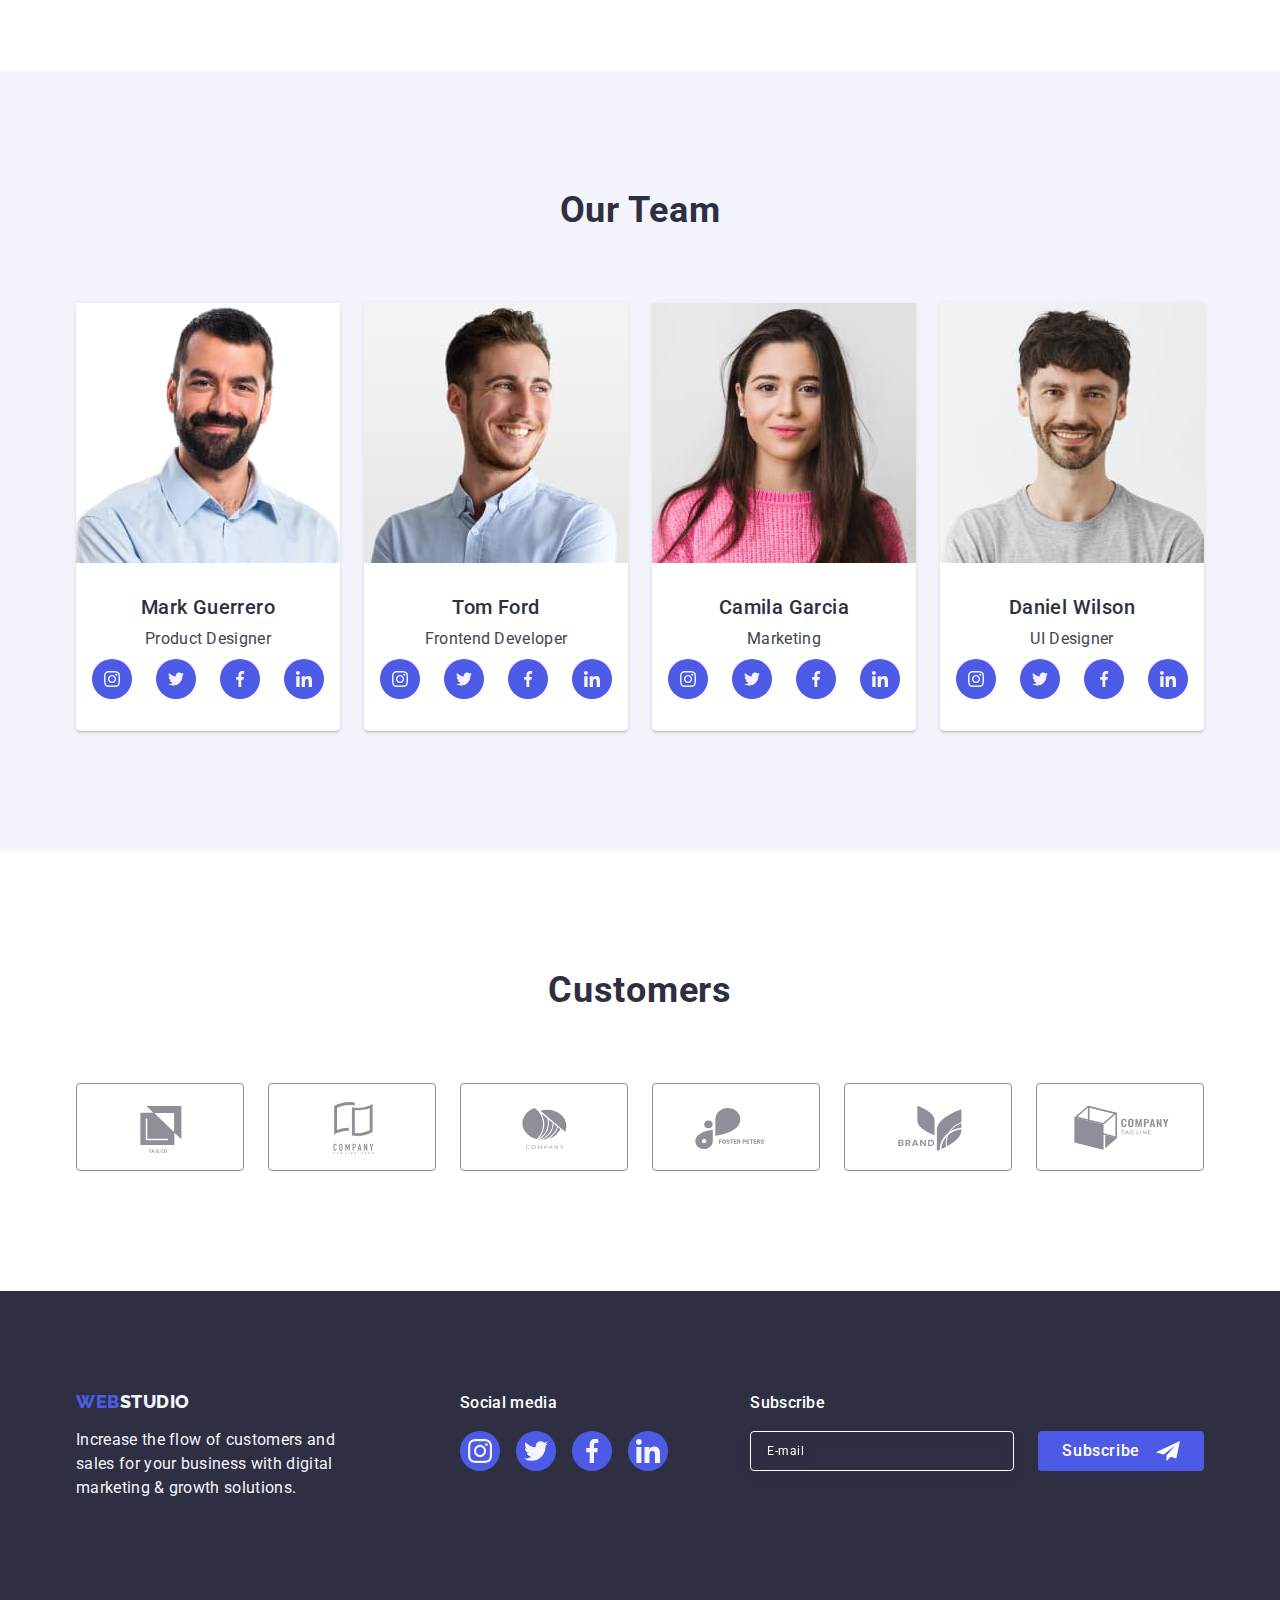
==== commit d51dbbae: "fix" ====
--- a/index.html
+++ b/index.html
@@ -444,16 +444,18 @@
             </li>
           </ul>
         </div>
-        <div class="footer-form">
+        <div class="footer-form-box">
           <p class="footer-modal-text">Subscribe</p>
-          <form>
-            <input
-              id="subscribe"
-              class="footer-modal-input"
-              type="email"
-              name="e-mail"
-              placeholder="E-mail"
-            />
+          <form class="footer-form">
+            <label class="footer-form-label">
+              <input
+                id="subscribe"
+                class="footer-modal-input"
+                type="email"
+                name="e-mail"
+                placeholder="E-mail"
+              />
+            </label>
             <button class="footer-form-btn" type="submit">
               Subscribe
               <svg class="footer-form-svg" width="24" height="24">
@@ -475,7 +477,7 @@
         <form class="modal-form">
           <div class="modal-box">
             <label class="modal-label" for="user-name">Name</label>
-            <span class="input-wrapper">
+            <div class="input-wrapper">
               <input
                 class="modal-input"
                 type="text"
@@ -485,11 +487,11 @@
               <svg class="modal-input-svg" width="18" height="24">
                 <use href="./images/icons.svg#icon-person"></use>
               </svg>
-            </span>
+            </div>
           </div>
-          <div>
+          <div class="modal-box">
             <label class="modal-label" for="user-tell">Phone</label>
-            <span class="input-wrapper">
+            <div class="input-wrapper">
               <input
                 class="modal-input"
                 type="tel"
@@ -499,12 +501,12 @@
               <svg class="modal-input-svg" width="18" height="24">
                 <use href="./images/icons.svg#icon-phone"></use>
               </svg>
-            </span>
+            </div>
           </div>
 
-          <div>
+          <div class="modal-box">
             <label class="modal-label" for="user-email">Email</label>
-            <span class="input-wrapper">
+            <div class="input-wrapper">
               <input
                 class="modal-input"
                 type="email"
@@ -514,16 +516,16 @@
               <svg class="modal-input-svg" width="18" height="24">
                 <use href="./images/icons.svg#icon-email"></use>
               </svg>
-            </span>
+            </div>
           </div>
 
           <div class="modal-box">
-            <label class="modal-label" for="comment">Comment</label>
+            <label class="modal-label" for="user-comment">Comment</label>
             <textarea
               class="modal-textarea"
               placeholder="Text input"
               name="comment"
-              id="comment"
+              id="user-comment"
             ></textarea>
           </div>
 
@@ -532,11 +534,12 @@
               class="modal-chek visually-hidden"
               type="checkbox"
               name="agreement"
-              id="modal-chekbox"
+              id="user-privacy"
+              value="true"
             />
-            <label class="modal-check-label" for="modal-chekbox">
+            <label class="modal-check-label" for="user-privacy">
               <span class="modal-input-checkbox">
-                <svg class="modal-check-svg" height="16" width="16">
+                <svg class="modal-check-svg" height="8" width="10">
                   <use href="./images/icons.svg#icon-agree"></use>
                 </svg>
               </span>
--- a/css/styles.css
+++ b/css/styles.css
@@ -272,10 +272,14 @@
     background-color: var(--focus-hover-footer);
 }
 
-.footer-form{
-    margin-left: 80px;
+.footer-form-box{
     align-items: baseline;
     margin-left: auto;
+}
+
+.footer-form{
+    display: flex;
+    gap: 24px;
 }
 
 .footer-modal-text{
@@ -289,7 +293,10 @@
 }
 
 .footer-form-btn{
-position: relative;
+    display:flex;
+    justify-content: center;
+    align-items: center;
+
 font-weight: 500;
 font-size: 16px;
 line-height: 1.5;
@@ -298,35 +305,32 @@
 color: var(--btn-first);
 background: var(--background-btn-first);
 border-radius: 4px;
-width: 165px;
+min-width: 165px;
 height: 40px;
 padding: 8px 24px;
-margin-left: 24px;
 }
 
 .footer-modal-input{
     display: inline-block;
-    padding: 8px 16px;
+    padding-left: 16px;
     width: 264px;
+    height: 40px;
     border: 1px solid var(--btn-first);
     filter: drop-shadow(0px 4px 4px rgba(0, 0, 0, 0.15));
     border-radius: 4px;
-    background-color: inherit;
+    background-color: transparent;
     color: var(--title-secondary);
+    font-size: 12px;
+    line-height: 1.5;
+    letter-spacing: 0.04em;
 }
 
 .footer-modal-input::placeholder{
-    font-family: 'Roboto';
-    font-style: normal;
-    font-weight: 400;
-    font-size: 12px;
-    line-height: 2.0;
-    letter-spacing: 0.04em;
     color: var(--title-secondary);
 }
 
 .footer-form-svg{
-  position: absolute;
+ 
     fill: var(--btn-first);
     margin-left: 16px;
 }
@@ -701,6 +705,7 @@
     position: absolute;
     width: 408px;
     min-height: 584px;
+    padding: 72px 24px 24px 24px;
     background: #FCFCFC;
     box-shadow: 
     0px 1px 1px rgba(0, 0, 0, 0.14), 
@@ -756,21 +761,24 @@
     text-align: center;
     letter-spacing: 0.02em;
     color: var(--title-first);
-    padding-top: 72px ;
+    margin-bottom: 16px;
 }
 
 .modal-form{
     display: block;
-    padding: 16px 24px 24px;
-}
-
+}
+
+.modal-box{
+    margin-bottom: 8px;
+}
 .modal-label{
+    display: block;
     font-weight: 400;
     font-size: 12px;
     line-height: 1.17;
     letter-spacing: 0.04em;
     color: #8E8F99;
-    margin-top: 4px;
+    margin-bottom: 4px;
 }
 
 .input-wrapper{
@@ -779,20 +787,24 @@
 }
 
 .modal-input{
-    width: 360px;
-    min-height: 40px;
+    width: 100%;
+    height: 40px;
     border: 1px solid rgba(46, 47, 66, 0.4);
     border-radius: 4px;
     outline: none;
-    margin-bottom: 8px;
     padding-left: 38px;
     padding-right: 20px;
+    border-color: transparent;
+    outline: transparent;
+    transition: border-color 250ms cubic-bezier(0.4, 0, 0.2, 1);
 }
 
 .modal-input-svg{
     position: absolute;
     left: 16px;
-    top: 8px;
+    top: 50%;
+    transform: translateY(-50%);
+    transition: fill 250ms cubic-bezier(0.4, 0, 0.2, 1);
 }
 
 .modal-textarea{
@@ -803,29 +815,35 @@
     line-height: 1.17;
     letter-spacing: 0.04em;
     border: 1px solid rgba(46, 47, 66, 0.4);
+    color: rgba(46, 47, 66, 0.4);
+    border-color: transparent;
+    resize: none;
     border-radius: 4px;
     padding-left: 16px;
     padding-top: 8px;
+    transition: border-color 250ms cubic-bezier(0.4, 0, 0.2, 1);
 }
 
 .modal-textarea::placeholder{
     font-size: 12px;
     line-height: 1.17;
     letter-spacing: 0.04em;
-    color: rgba(46, 47, 66, 0.4);
 }
 
 .modal-input-checkbox{
     width: 16px;
     height: 16px;
 
-    display: flex;
+    display: inline-flex;
     justify-content: center;
     align-items: center;
     margin-right: 8px;
 
     border: 1px solid rgba(46, 47, 66, 0.4);
     border-radius: 2px;
+    fill: transparent;
+
+    transition: background-color 250ms cubic-bezier(0.4, 0, 0.2, 1), border 250ms cubic-bezier(0.4, 0, 0.2, 1), fill 250ms cubic-bezier(0.4, 0, 0.2, 1);
 }
 
 .modal-check-label{
@@ -863,9 +881,15 @@
     text-align: center;
     letter-spacing: 0.04em;
     color: #FFFFFF;
-    width: 169px;
+    min-width: 169px;
     height: 56px;
     background: #4D5AE5;
     box-shadow: 0px 4px 4px rgba(0, 0, 0, 0.15);
     border-radius: 4px;
-}+    transition: background-color 250ms cubic-bezier(0.4, 0, 0.2, 1);
+}
+
+.modal-form-btn:hover,
+.modal-form-btn:focus{
+    background-color: var(--focus-hover);
+}
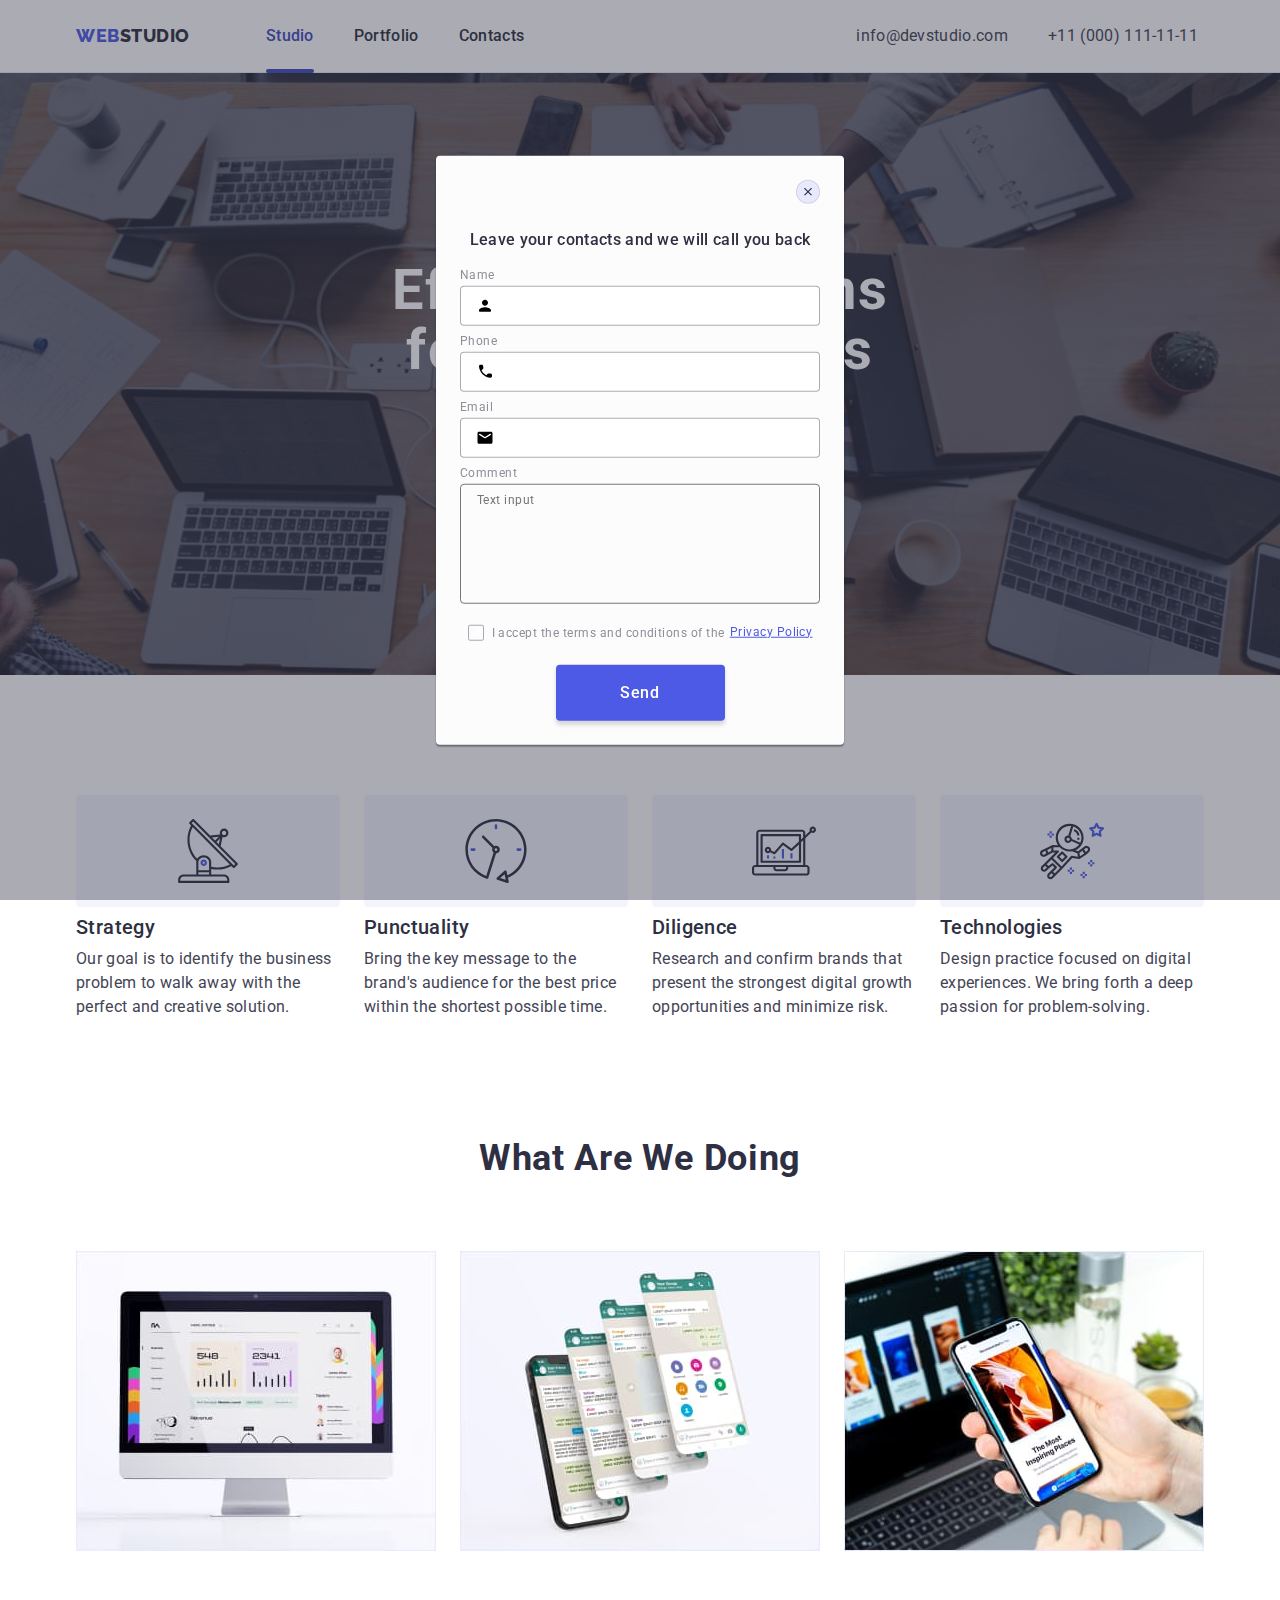
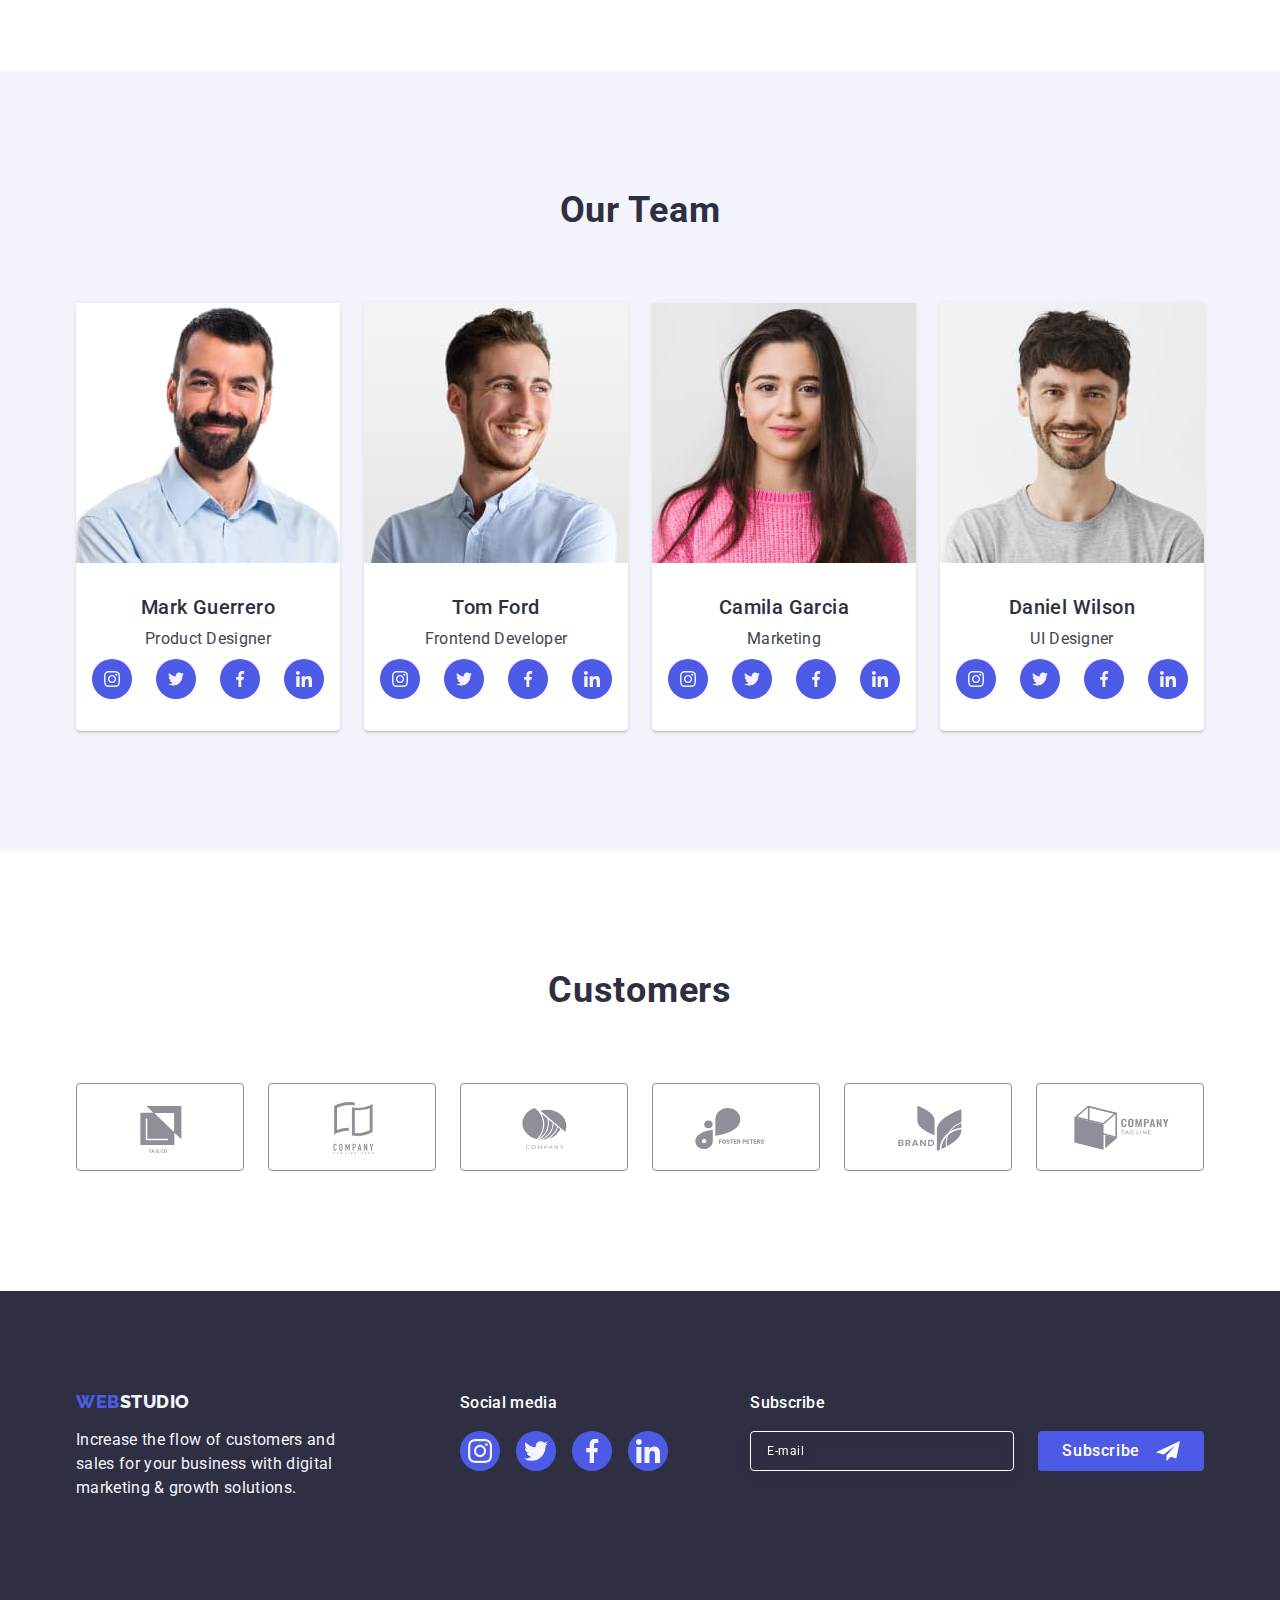
==== commit 8274d06e: "fix focus" ====
--- a/index.html
+++ b/index.html
@@ -519,12 +519,12 @@
             </div>
           </div>
 
-          <div class="modal-box">
+          <div class="modal-textarea-box">
             <label class="modal-label" for="user-comment">Comment</label>
             <textarea
               class="modal-textarea"
               placeholder="Text input"
-              name="comment"
+              name="user-comment"
               id="user-comment"
             ></textarea>
           </div>
@@ -533,7 +533,7 @@
             <input
               class="modal-chek visually-hidden"
               type="checkbox"
-              name="agreement"
+              name="user-privacy"
               id="user-privacy"
               value="true"
             />
--- a/css/styles.css
+++ b/css/styles.css
@@ -791,12 +791,16 @@
     height: 40px;
     border: 1px solid rgba(46, 47, 66, 0.4);
     border-radius: 4px;
-    outline: none;
     padding-left: 38px;
     padding-right: 20px;
-    border-color: transparent;
+    outline: transparent;
     outline: transparent;
     transition: border-color 250ms cubic-bezier(0.4, 0, 0.2, 1);
+}
+
+.modal-input:focus{
+border-color: var(--focus-hover);
+filter: drop-shadow(0px 4px 4px rgba(0, 0, 0, 0.25));
 }
 
 .modal-input-svg{
@@ -807,27 +811,40 @@
     transition: fill 250ms cubic-bezier(0.4, 0, 0.2, 1);
 }
 
+.modal-input:focus + .modal-input-svg{
+fill: var(--focus-hover);
+
+}
+
+.modal-textarea-box{
+margin-bottom: 16px;
+}
+
 .modal-textarea{
     width: 360px;
     height: 120px;
-    margin-bottom: 16px;
     font-size: 12px;
     line-height: 1.17;
     letter-spacing: 0.04em;
-    border: 1px solid rgba(46, 47, 66, 0.4);
-    color: rgba(46, 47, 66, 0.4);
-    border-color: transparent;
-    resize: none;
-    border-radius: 4px;
-    padding-left: 16px;
-    padding-top: 8px;
-    transition: border-color 250ms cubic-bezier(0.4, 0, 0.2, 1);
-}
-
-.modal-textarea::placeholder{
     font-size: 12px;
     line-height: 1.17;
     letter-spacing: 0.04em;
+    border-color: 1px solid rgba(46, 47, 66, 0.2);
+    color: rgba(46, 47, 66, 0.4);
+    background-color: transparent;
+    outline: transparent;
+    resize: none;
+    border-radius: 4px;
+    padding: 8px 16px;
+    transition: border-color 250ms cubic-bezier(0.4, 0, 0.2, 1);
+}
+
+.modal-textarea:focus{
+border-color: var(--focus-hover);
+}
+
+.modal-check-box{
+    margin-bottom: 24px;
 }
 
 .modal-input-checkbox{
@@ -854,7 +871,6 @@
     line-height: 1.17;
     letter-spacing: 0.04em;
     color: #8E8F99;
-    margin-bottom: 24px;
 }
 
 .modal-check-link{
@@ -870,6 +886,15 @@
 .modal-check-svg{
     fill: var(--btn-first);
 }
+
+
+.modal-chek:checked + .modal-check-label .modal-input-checkbox {
+background-color: var(--focus-hover);
+border: none;
+fill: var(--btn-first);
+}
+
+
 
 .modal-form-btn{
     display: block;
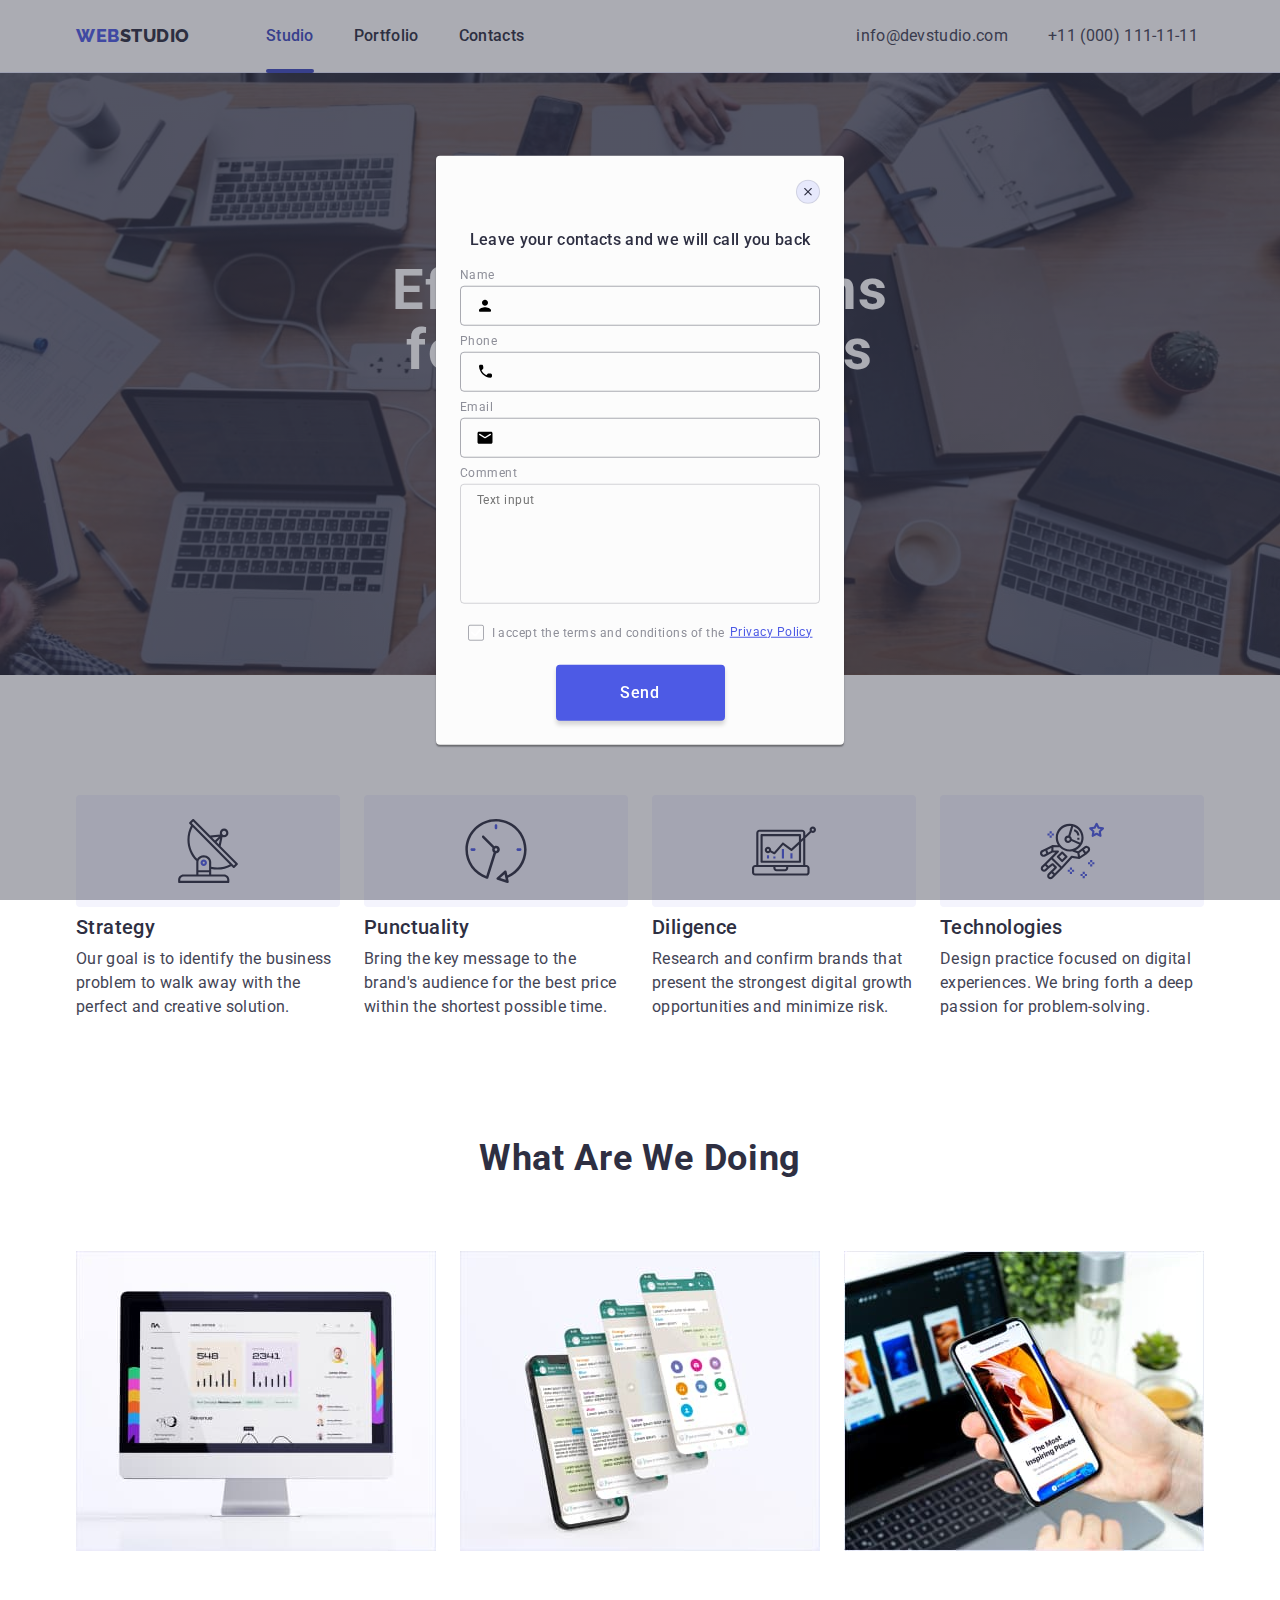
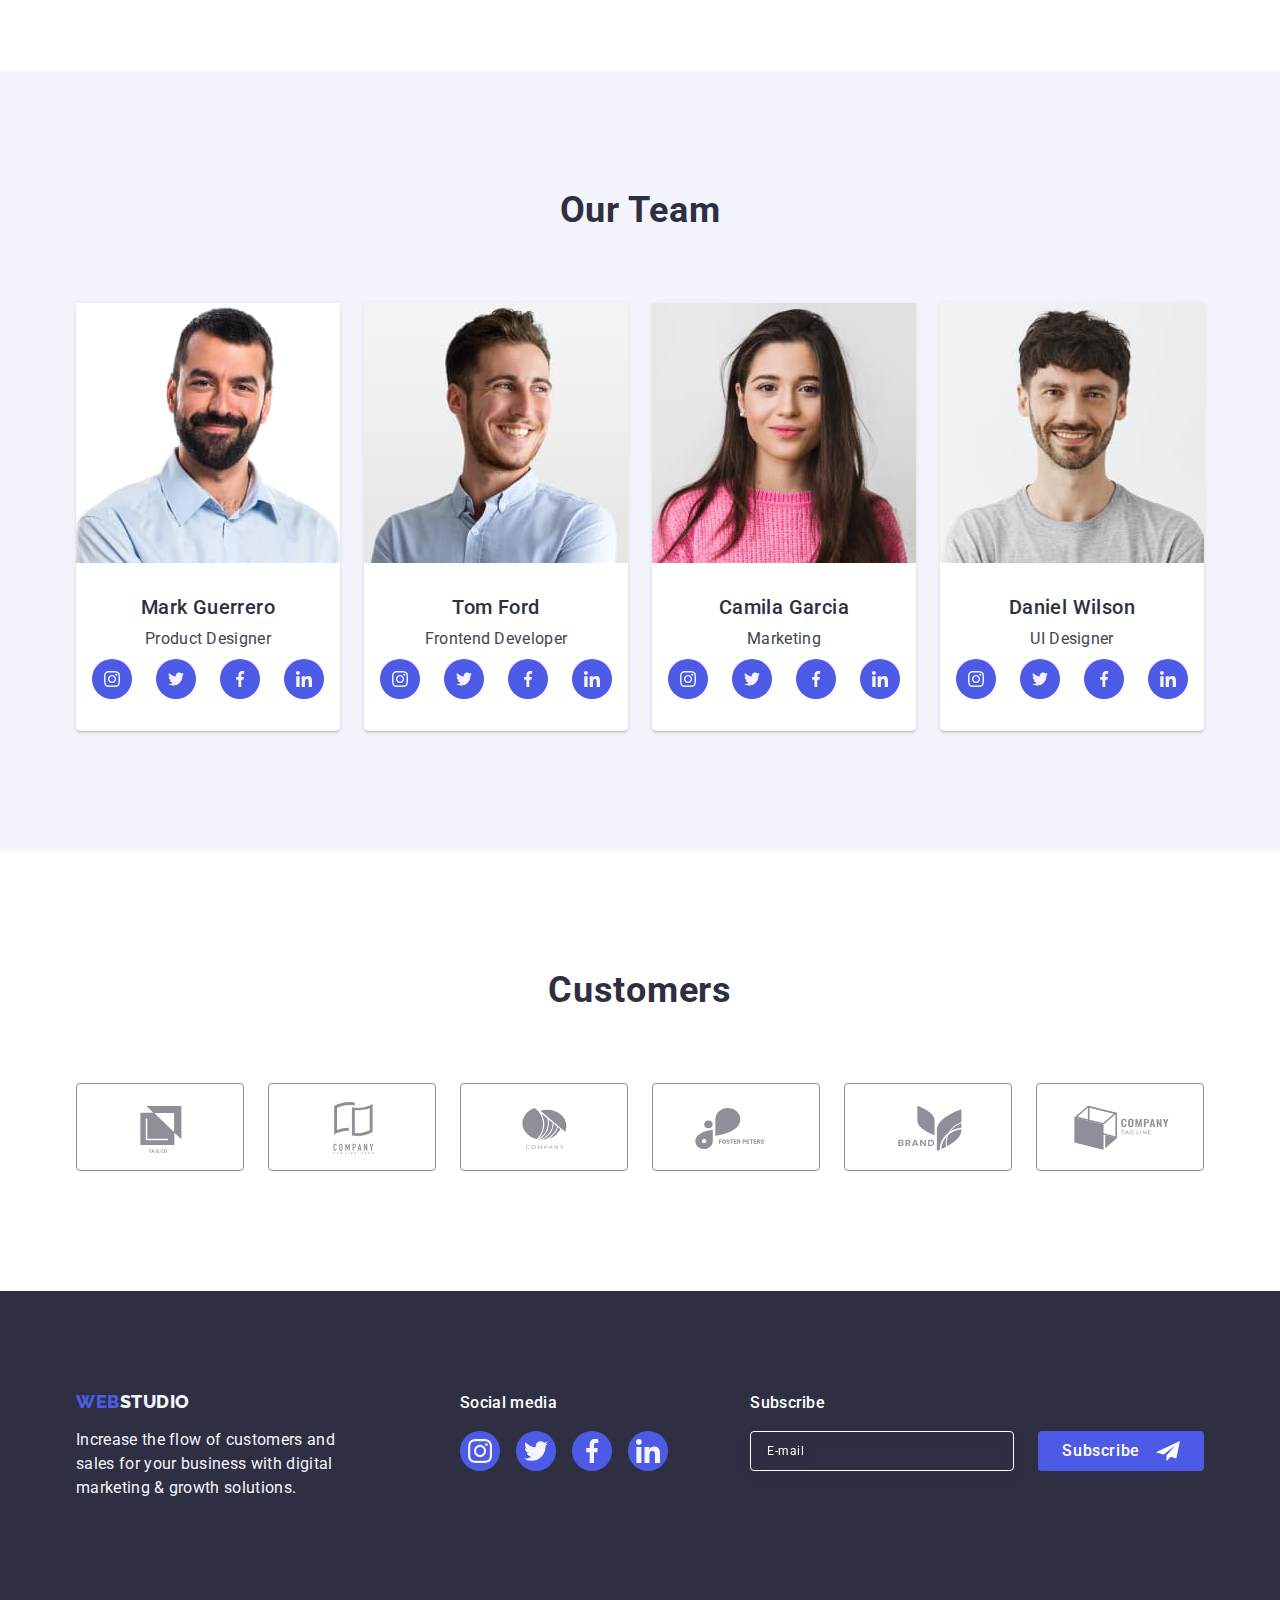
==== commit fbe27cf8: "add color focus" ====
--- a/index.html
+++ b/index.html
@@ -466,6 +466,9 @@
         </div>
       </div>
     </footer>
+
+    <!-- MODAL -->
+
     <div class="backdrop is-hidden" data-modal>
       <div class="modal">
         <button class="modal-btn" type="button" data-modal-close>
--- a/css/styles.css
+++ b/css/styles.css
@@ -794,12 +794,12 @@
     padding-left: 38px;
     padding-right: 20px;
     outline: transparent;
-    outline: transparent;
+    background-color: transparent;
     transition: border-color 250ms cubic-bezier(0.4, 0, 0.2, 1);
 }
 
 .modal-input:focus{
-border-color: var(--focus-hover);
+border-color: var(--btn-secondary);
 filter: drop-shadow(0px 4px 4px rgba(0, 0, 0, 0.25));
 }
 
@@ -812,7 +812,7 @@
 }
 
 .modal-input:focus + .modal-input-svg{
-fill: var(--focus-hover);
+fill: var(--btn-secondary);
 
 }
 
@@ -829,7 +829,7 @@
     font-size: 12px;
     line-height: 1.17;
     letter-spacing: 0.04em;
-    border-color: 1px solid rgba(46, 47, 66, 0.2);
+    border: 1px solid rgba(46, 47, 66, 0.2);
     color: rgba(46, 47, 66, 0.4);
     background-color: transparent;
     outline: transparent;
@@ -840,7 +840,7 @@
 }
 
 .modal-textarea:focus{
-border-color: var(--focus-hover);
+border-color: var(--background-btn-first);
 }
 
 .modal-check-box{
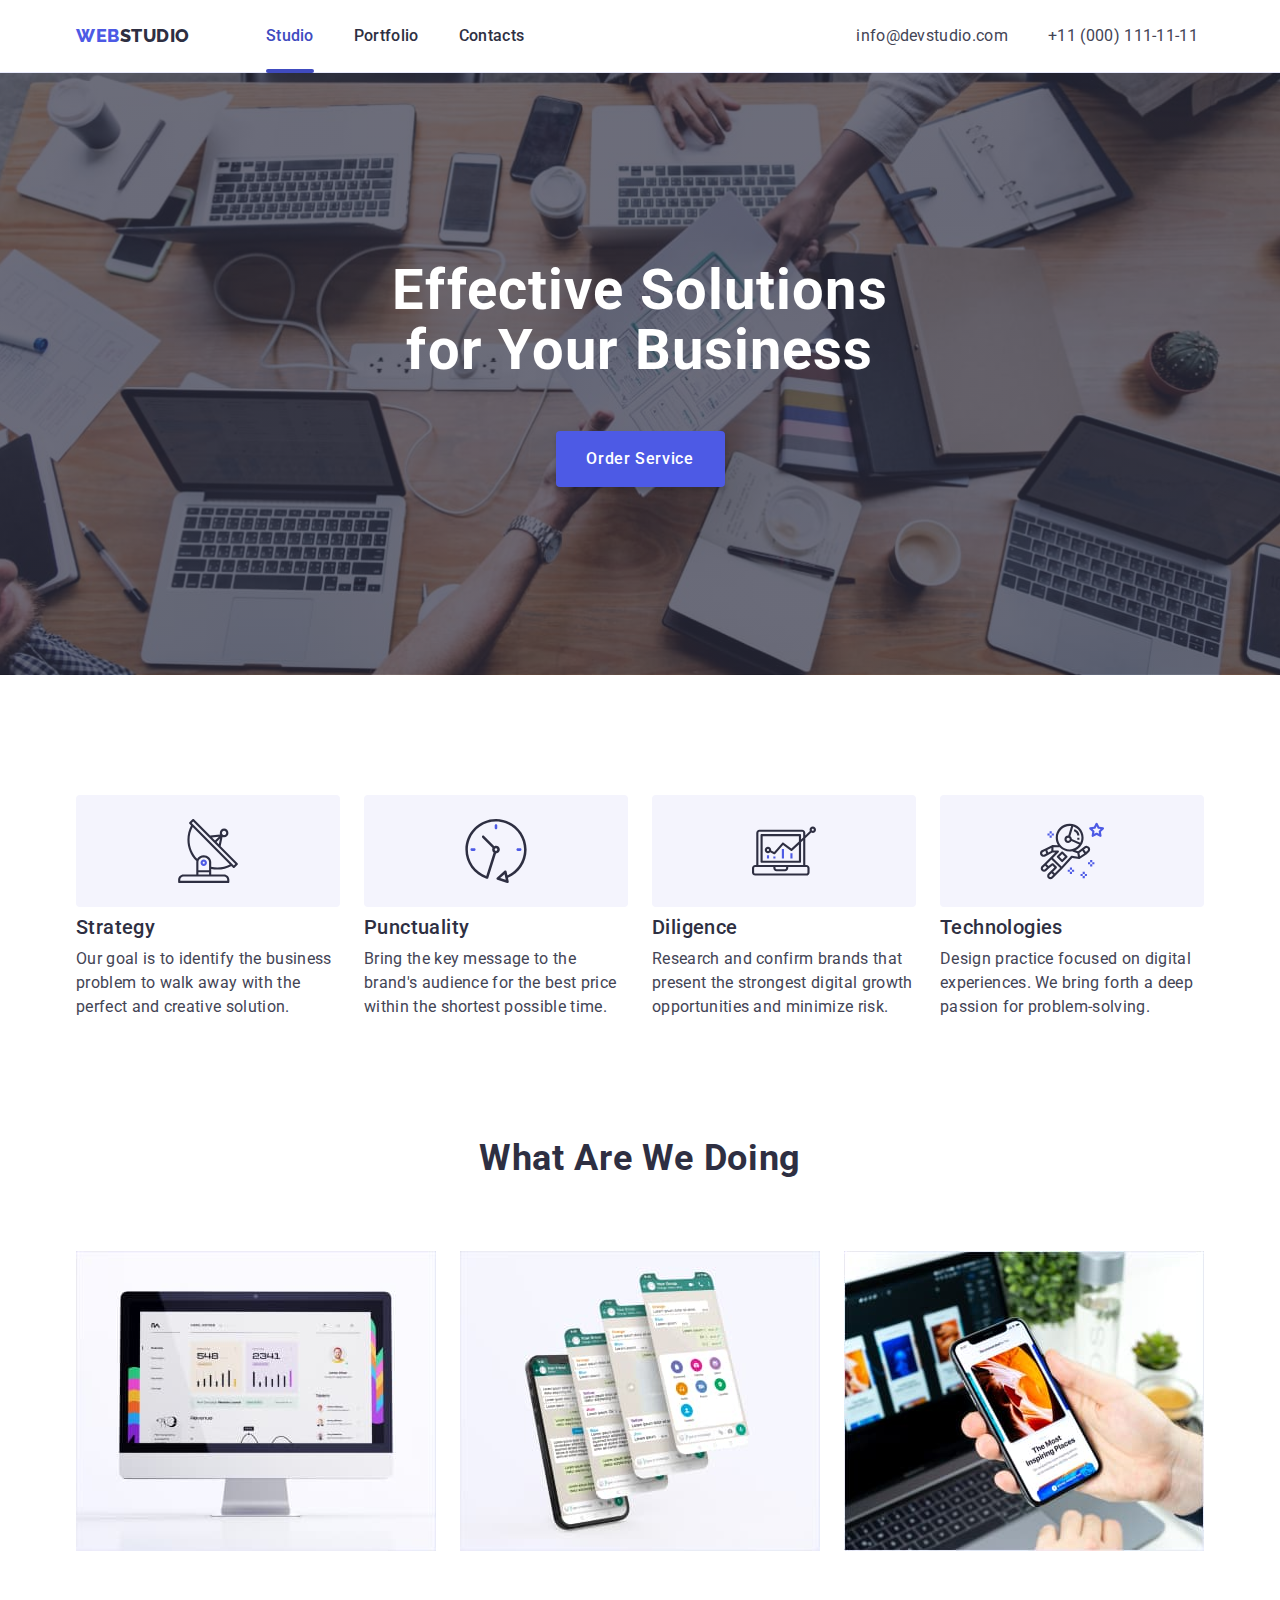
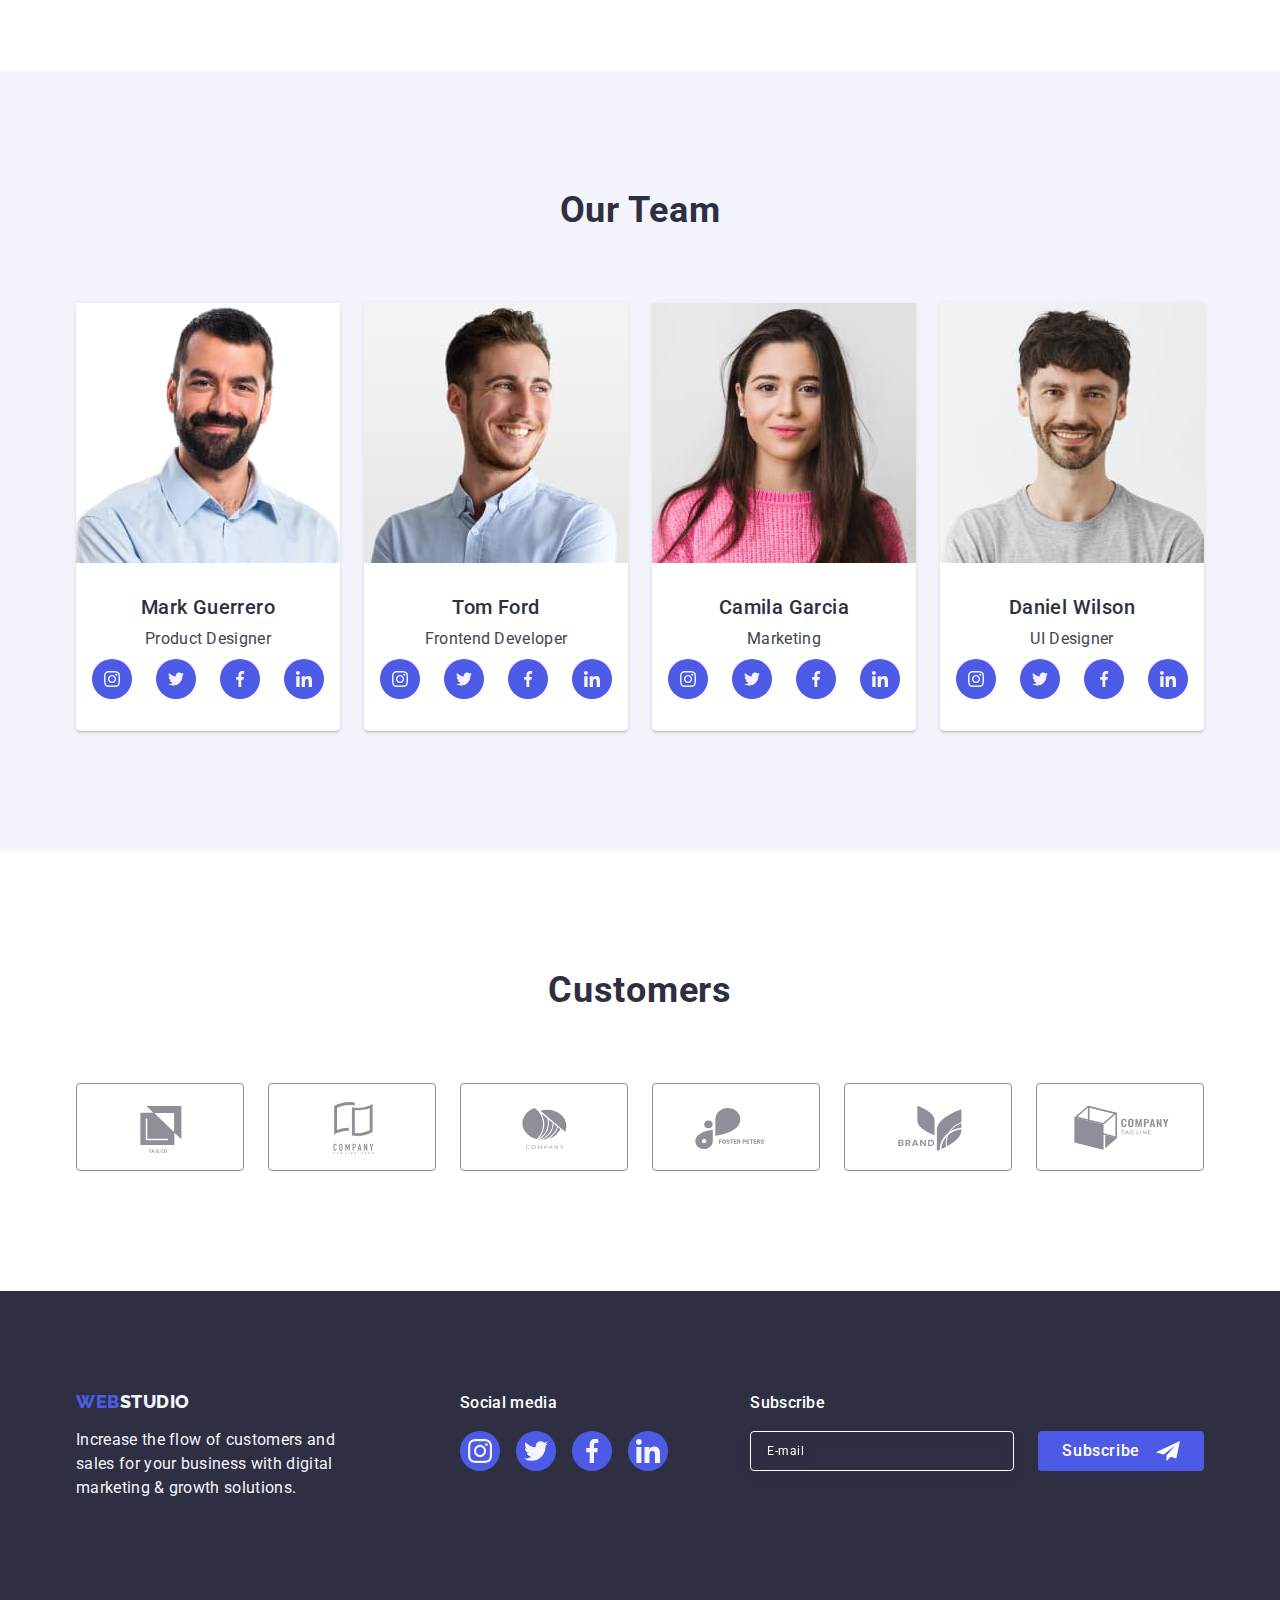
==== commit e199da7c: "fix checkbox" ====
--- a/index.html
+++ b/index.html
@@ -534,14 +534,14 @@
 
           <div class="modal-check-box">
             <input
-              class="modal-chek visually-hidden"
+              class="modal-chek-input visually-hidden"
               type="checkbox"
               name="user-privacy"
               id="user-privacy"
               value="true"
             />
             <label class="modal-check-label" for="user-privacy">
-              <span class="modal-input-checkbox">
+              <span class="modal-check-span">
                 <svg class="modal-check-svg" height="8" width="10">
                   <use href="./images/icons.svg#icon-agree"></use>
                 </svg>
--- a/css/styles.css
+++ b/css/styles.css
@@ -694,12 +694,12 @@
     visibility 250ms cubic-bezier(0.4, 0, 0.2, 1);
 }
 
-/* .backdrop.is-hidden{
+.backdrop.is-hidden{
     visibility: hidden;
     opacity: 0;
     pointer-events: none;
 
-} */
+}
 
 .modal{
     position: absolute;
@@ -847,7 +847,15 @@
     margin-bottom: 24px;
 }
 
-.modal-input-checkbox{
+.modal-check-label{
+
+    font-size: 12px;
+    line-height: 1.17;
+    letter-spacing: 0.04em;
+    color: #8e8f99;;
+}
+
+.modal-check-span {
     width: 16px;
     height: 16px;
 
@@ -861,16 +869,6 @@
     fill: transparent;
 
     transition: background-color 250ms cubic-bezier(0.4, 0, 0.2, 1), border 250ms cubic-bezier(0.4, 0, 0.2, 1), fill 250ms cubic-bezier(0.4, 0, 0.2, 1);
-}
-
-.modal-check-label{
-    display: flex;
-    align-items: center;
-    justify-content: center;
-    font-size: 12px;
-    line-height: 1.17;
-    letter-spacing: 0.04em;
-    color: #8E8F99;
 }
 
 .modal-check-link{
@@ -888,7 +886,7 @@
 }
 
 
-.modal-chek:checked + .modal-check-label .modal-input-checkbox {
+.modal-chek-input:checked + .modal-check-label .modal-check-span {
 background-color: var(--focus-hover);
 border: none;
 fill: var(--btn-first);
